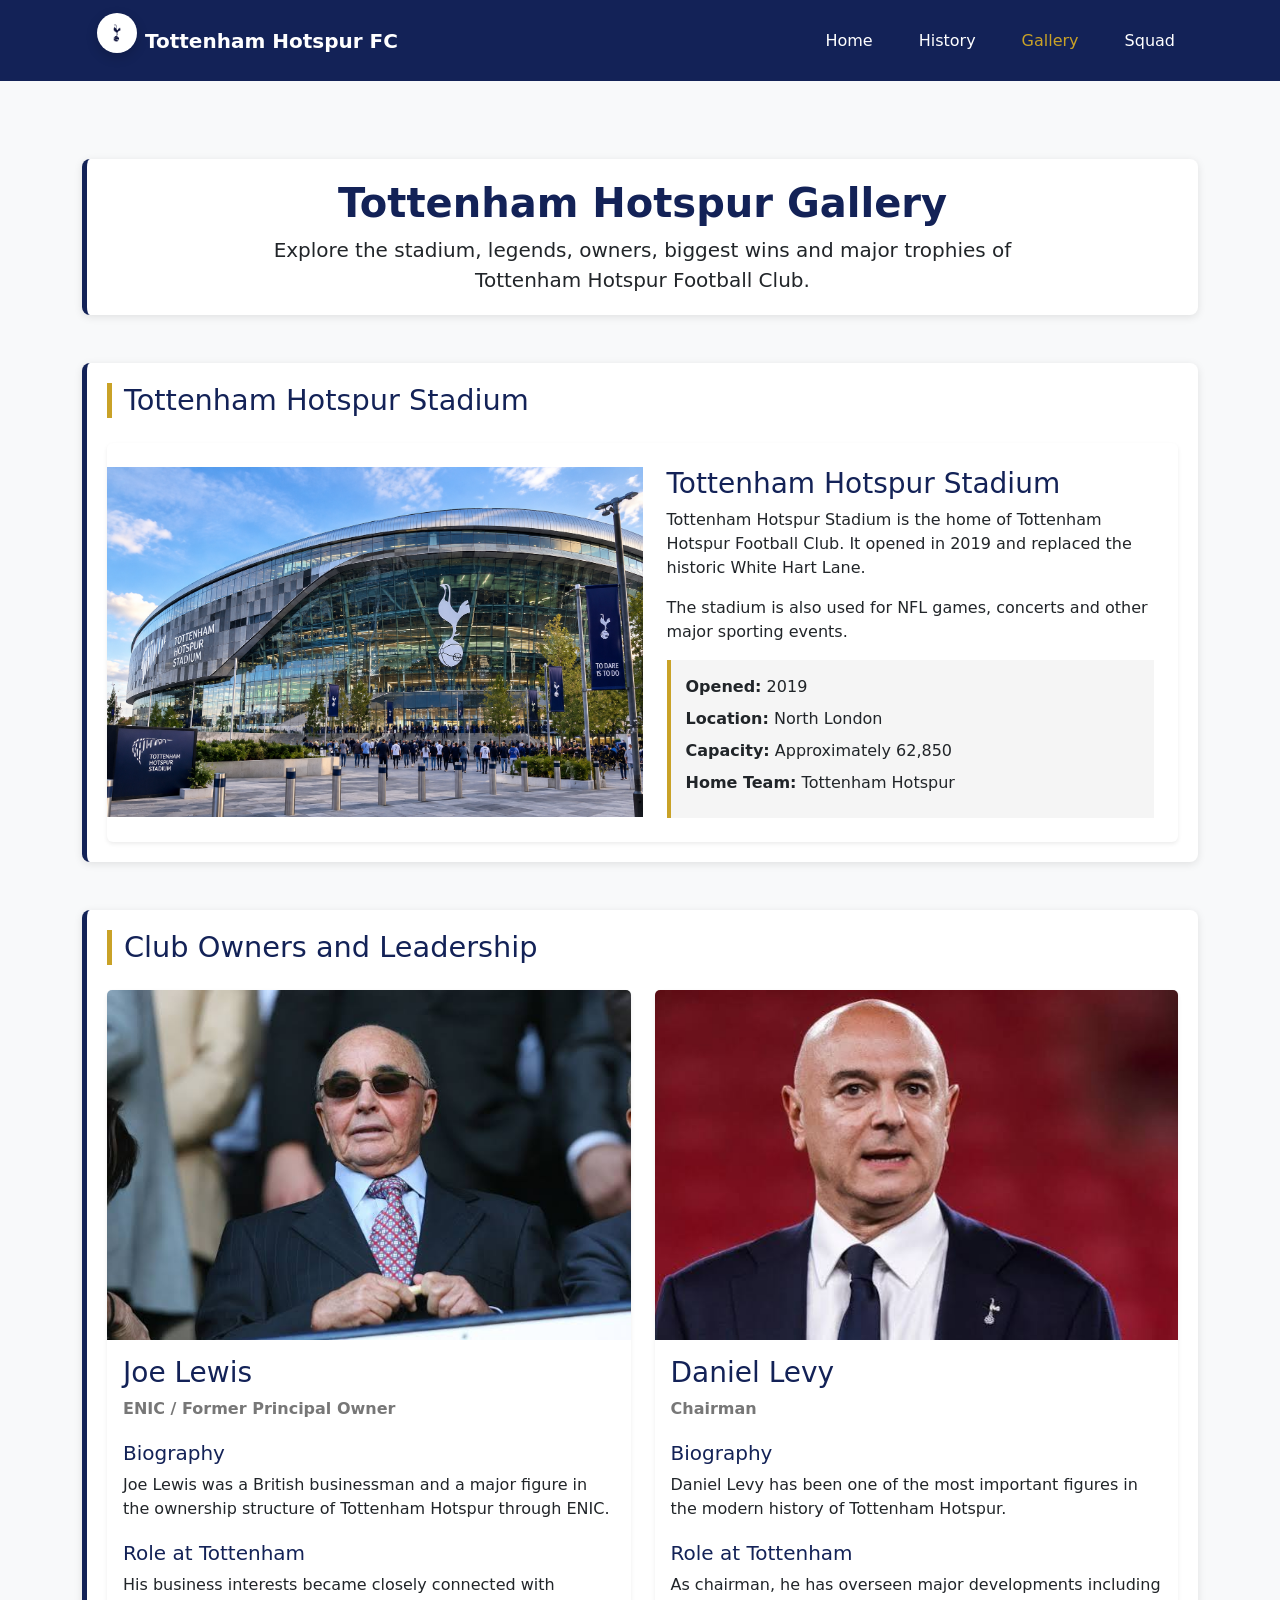
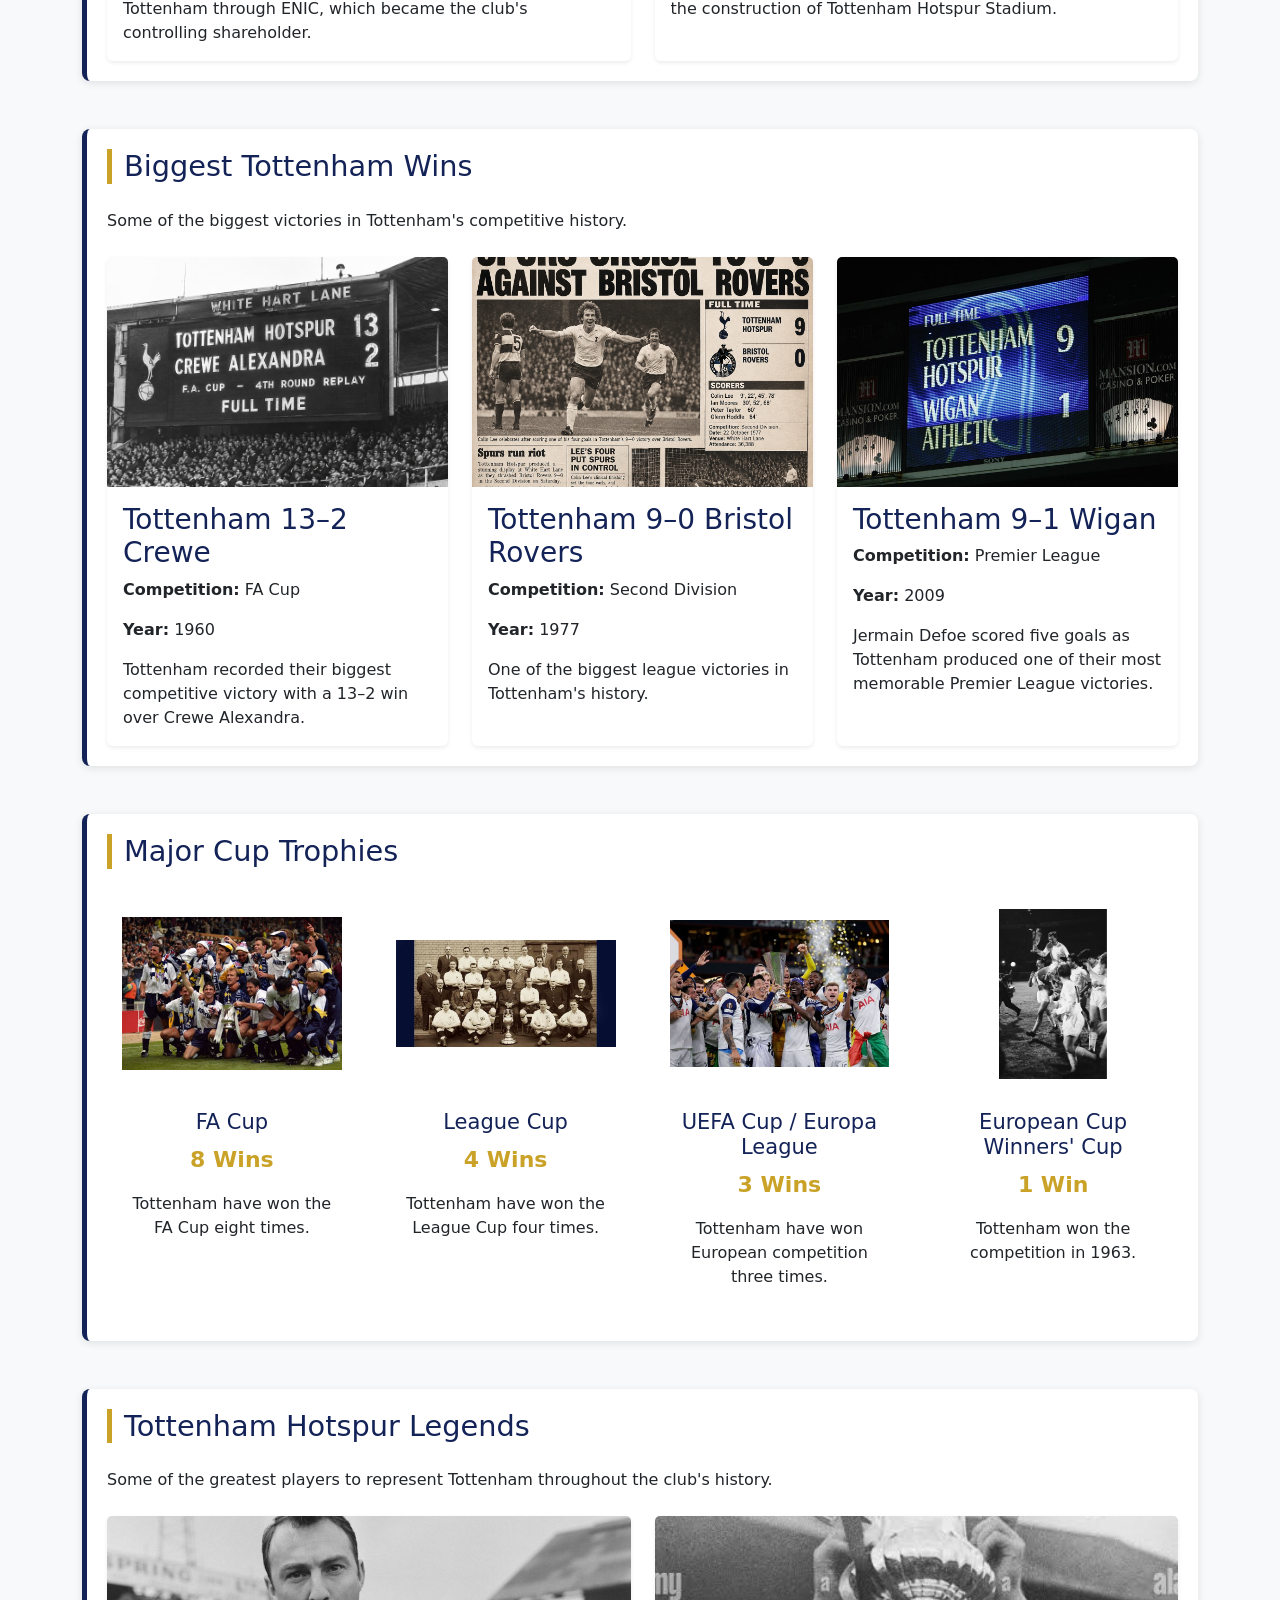
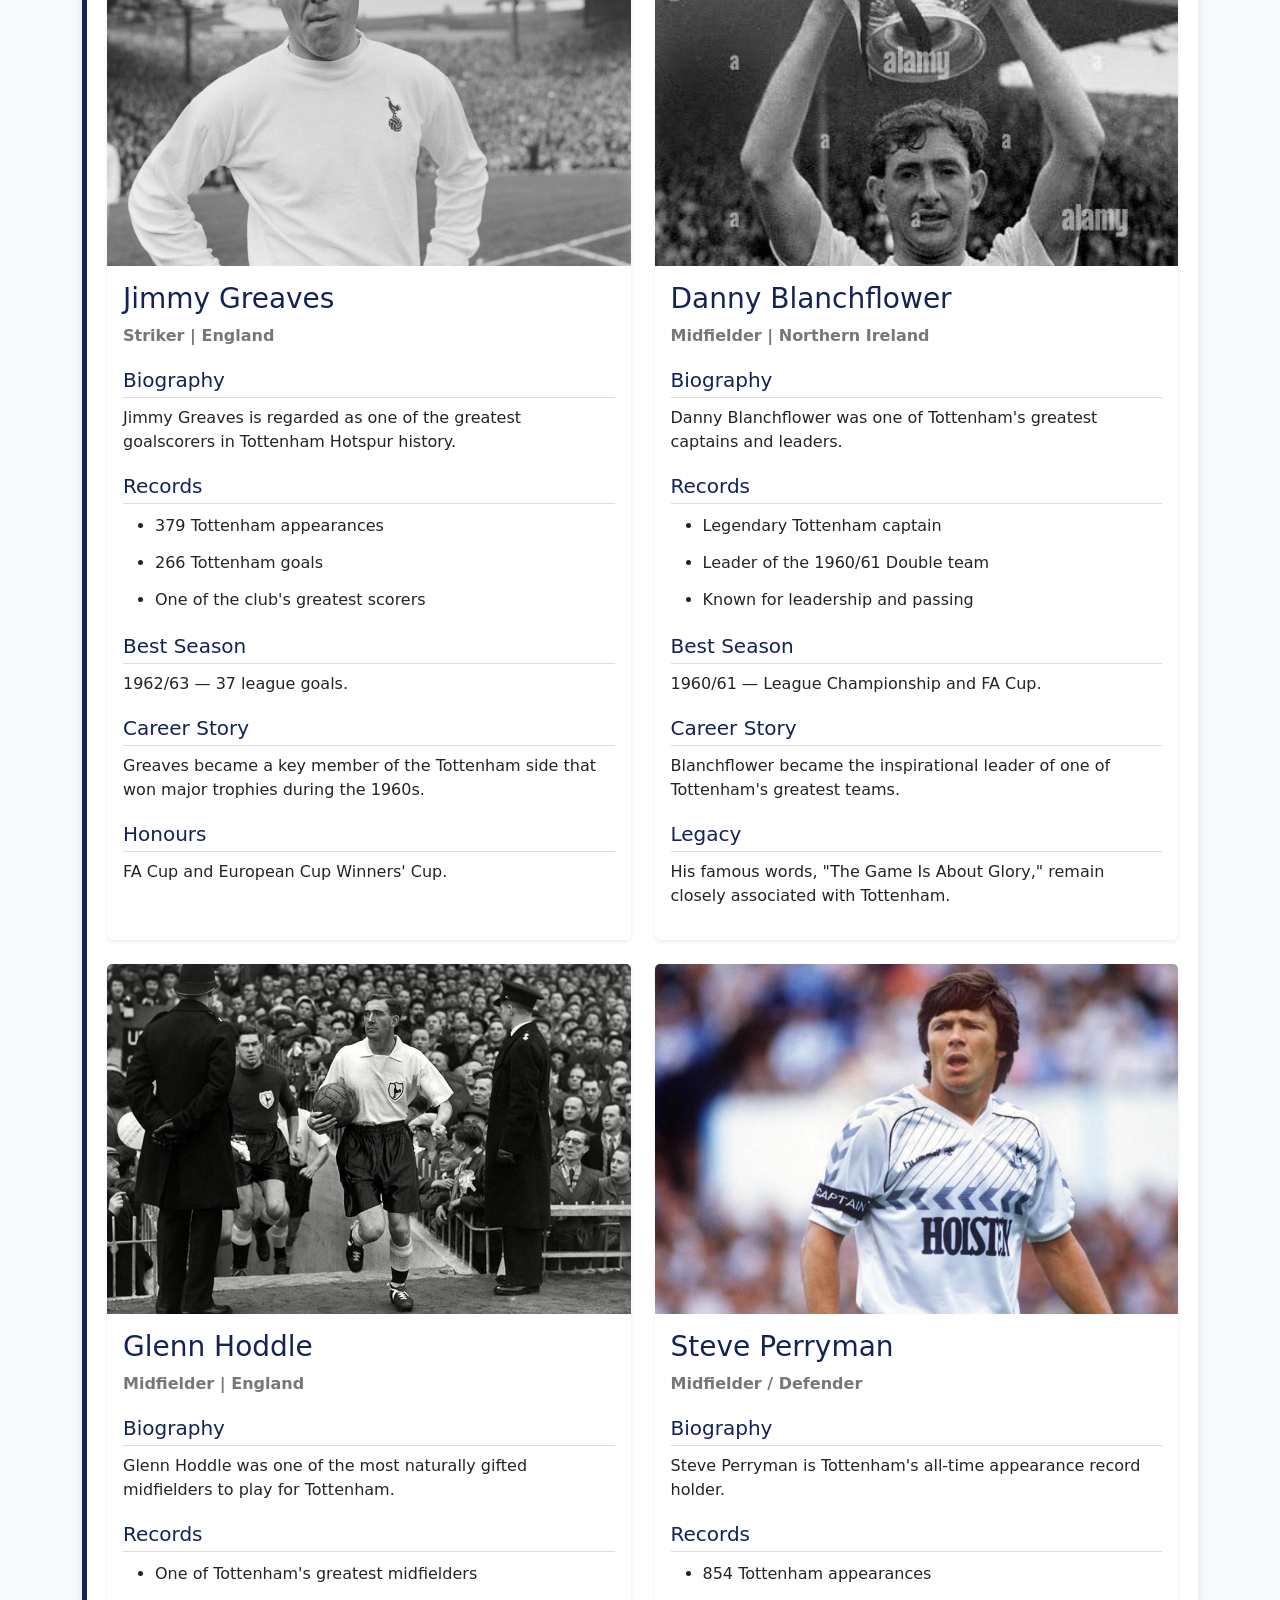
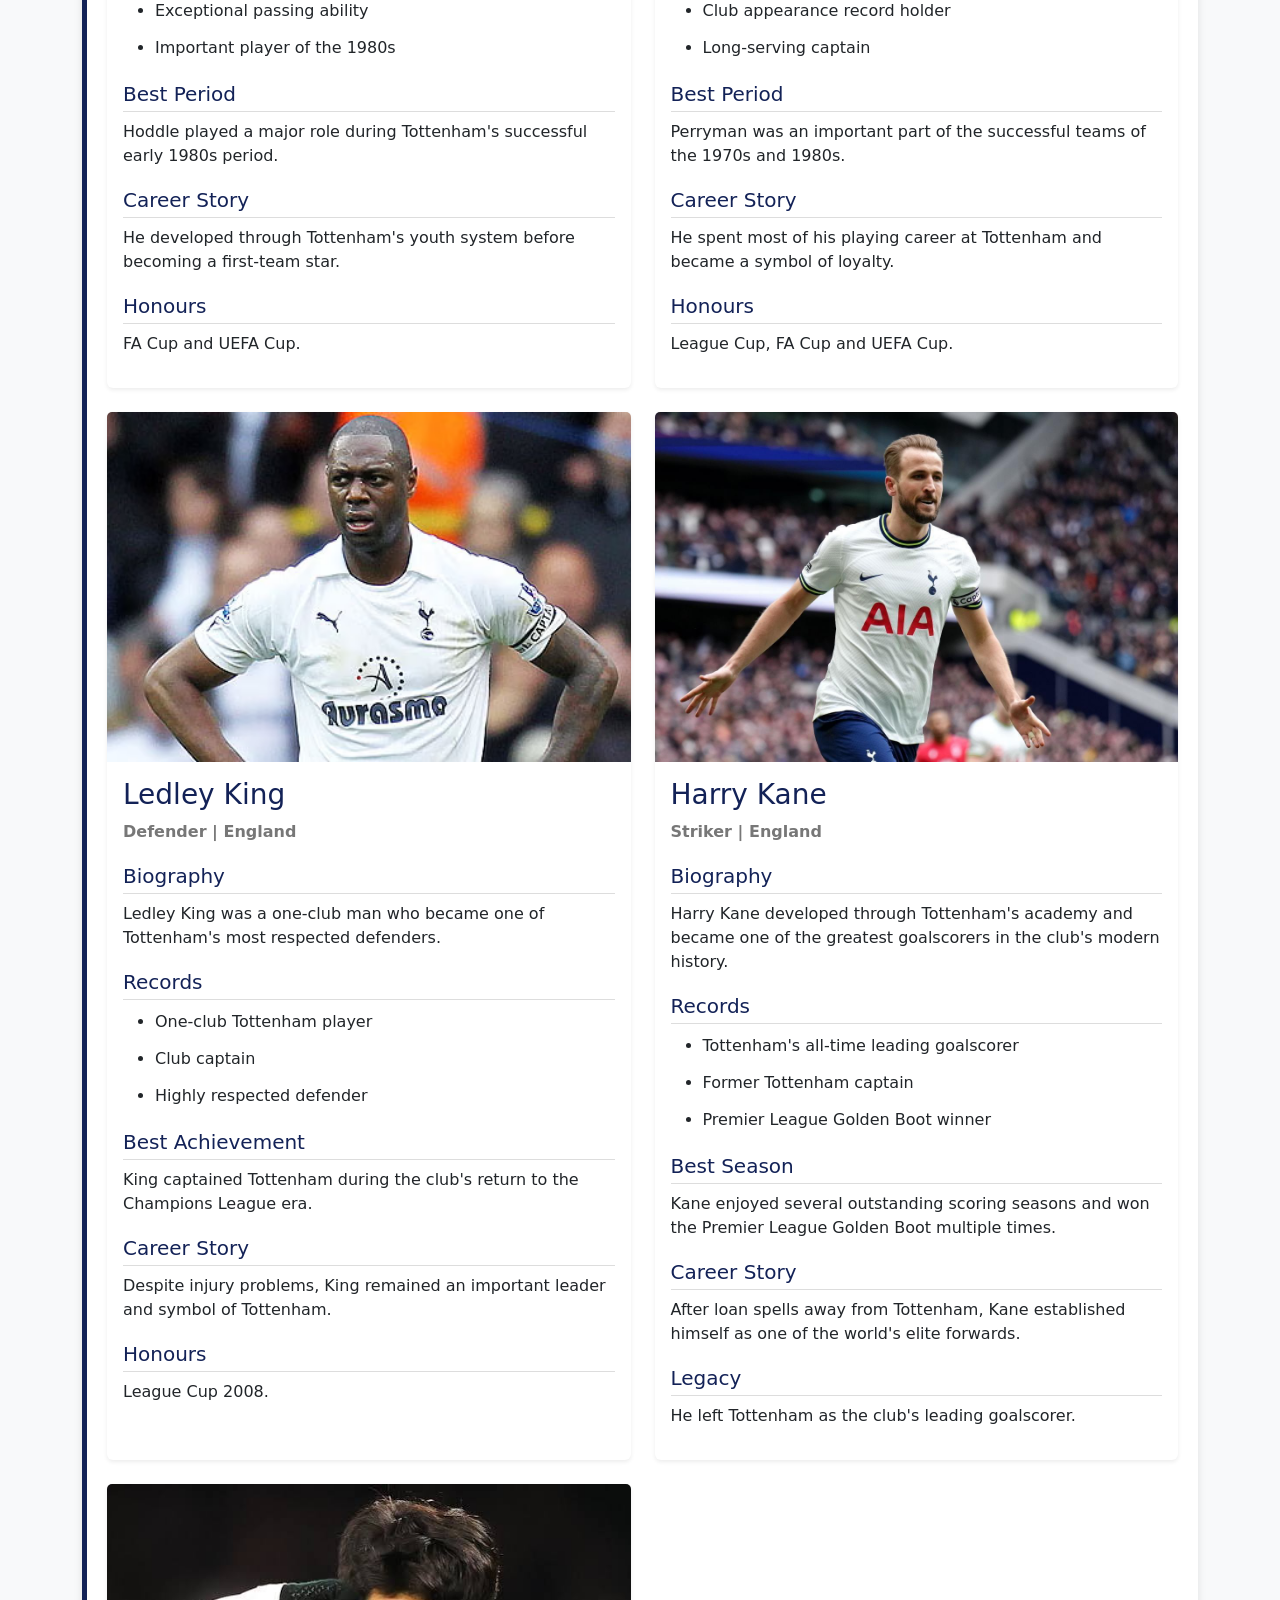
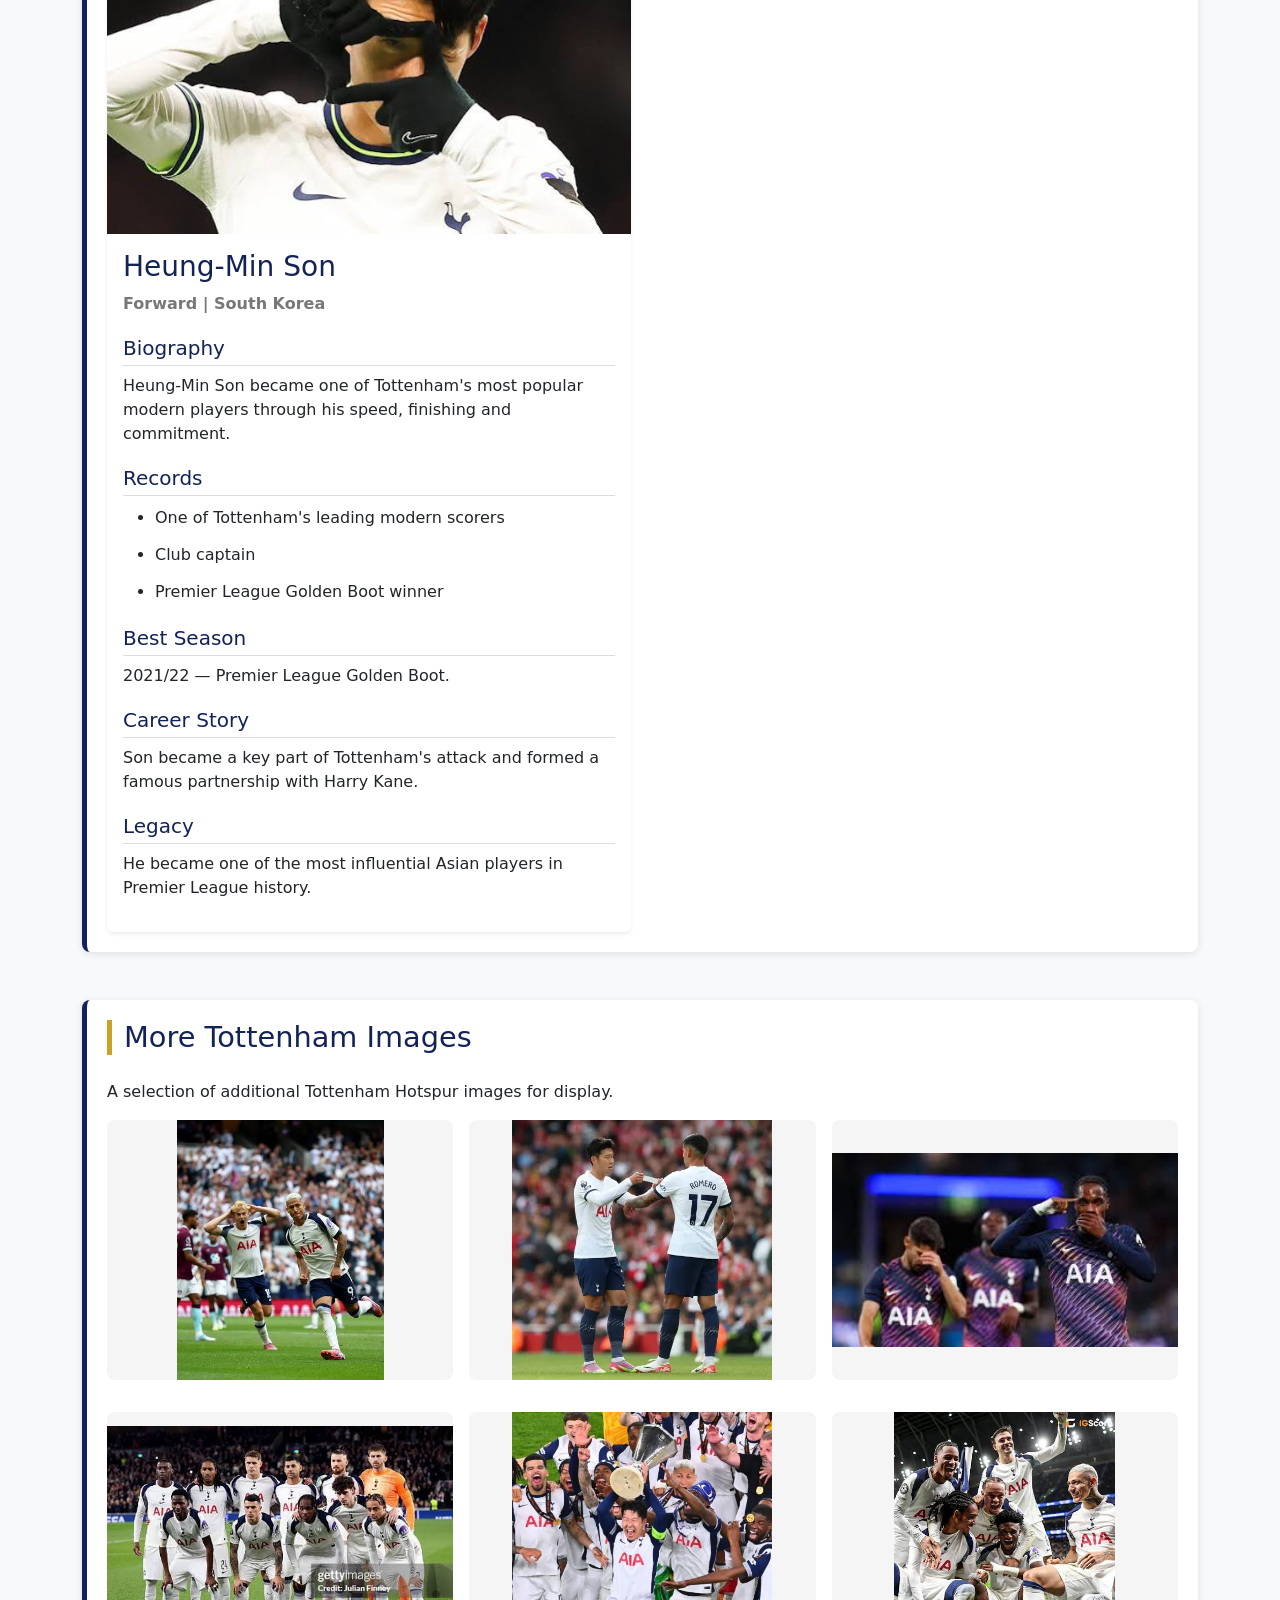
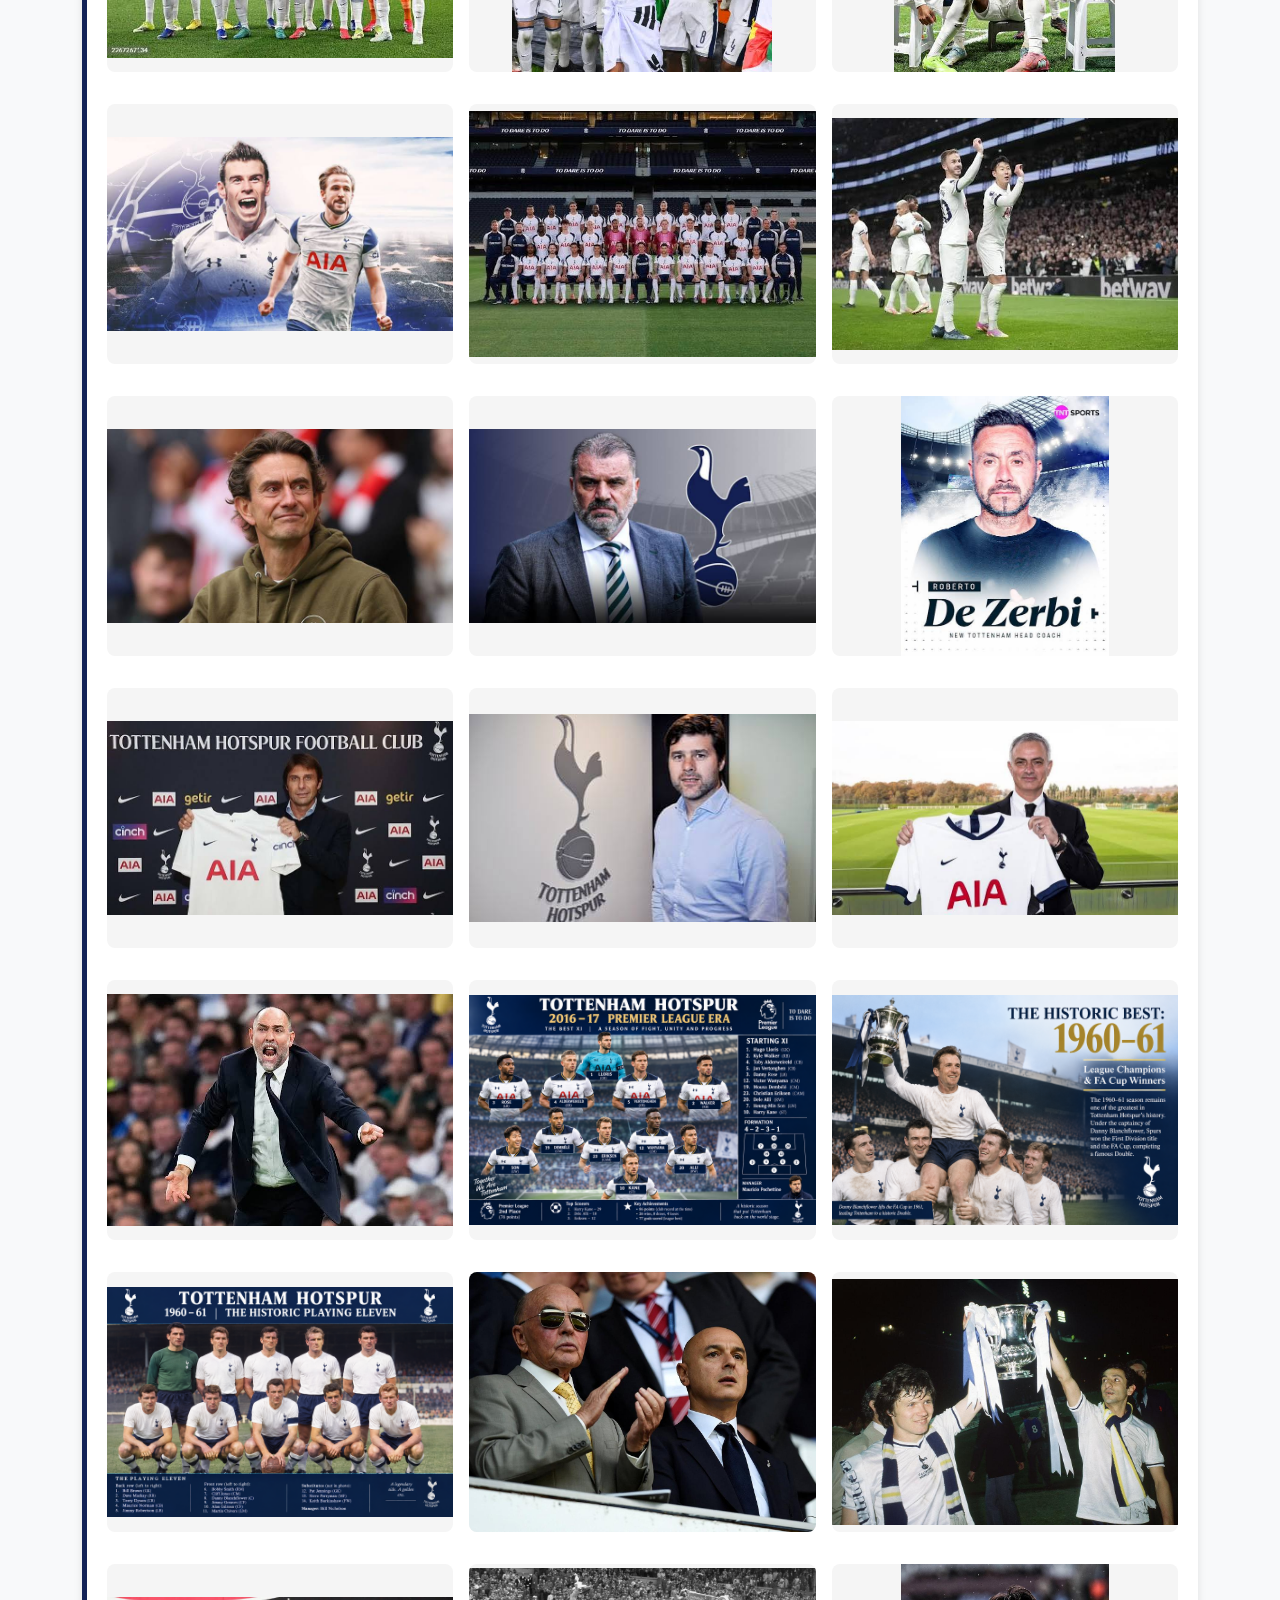
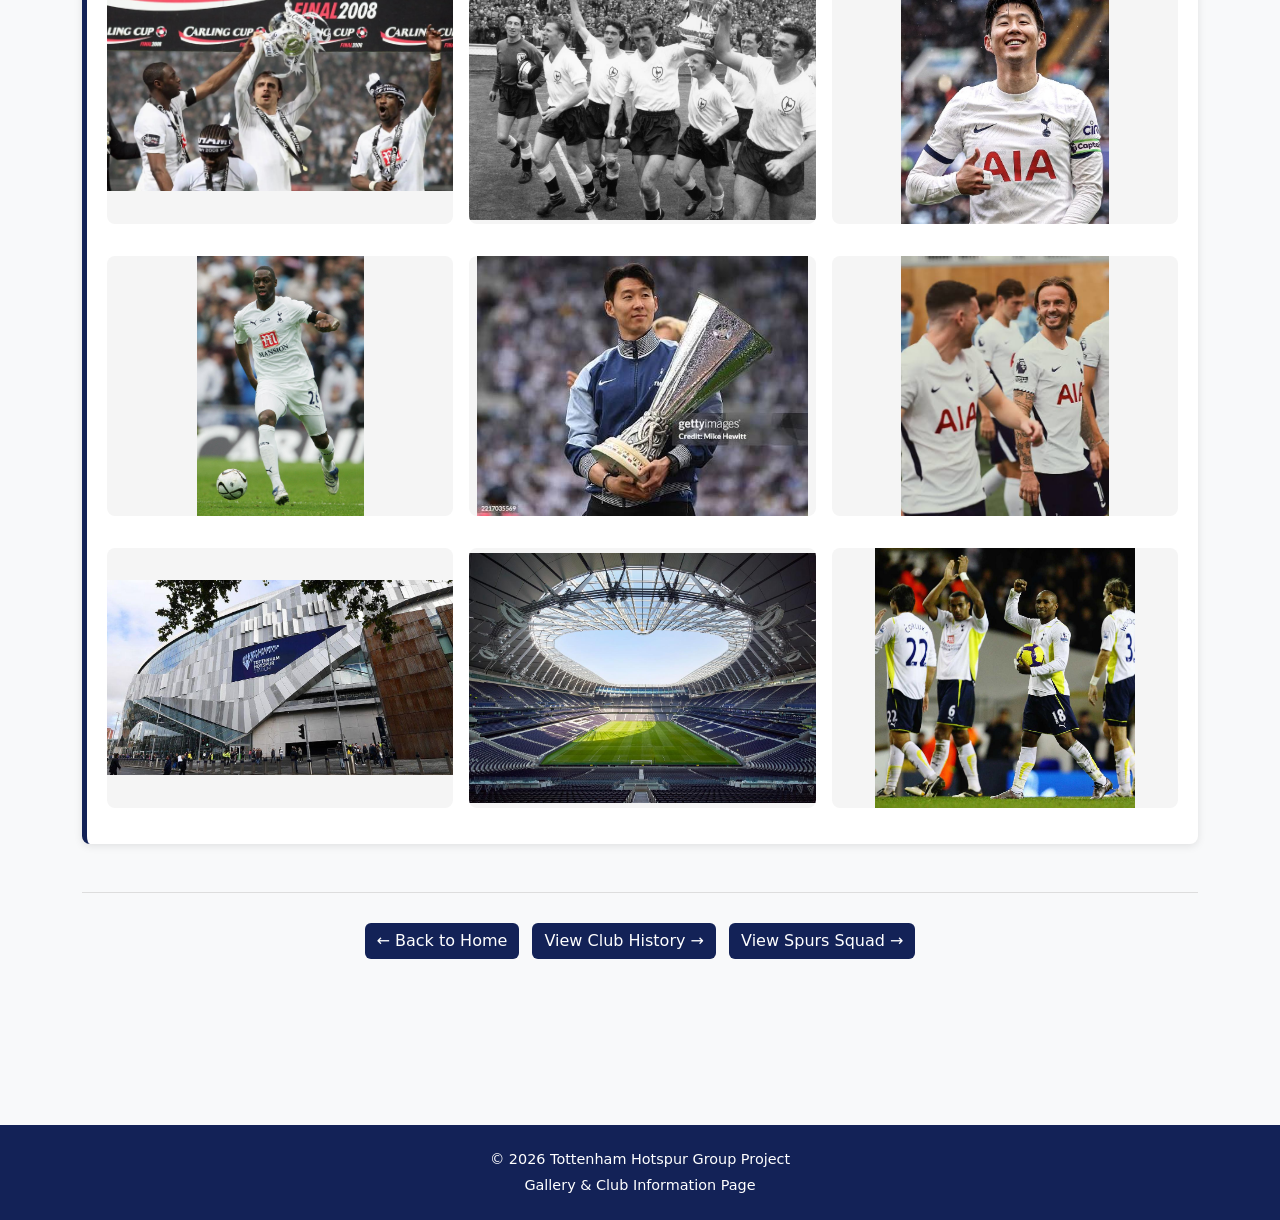
==== gallery.html @ 6531dc1d "Add Tottenham gallery page and images" ====
<!DOCTYPE html>
<html lang="en">

<head>

    <meta charset="UTF-8">
    <meta name="viewport" content="width=device-width, initial-scale=1.0">

    <title>Tottenham Hotspur - Gallery</title>

    <!-- Bootstrap 5 -->
    <link
        href="https://cdn.jsdelivr.net/npm/bootstrap@5.3.3/dist/css/bootstrap.min.css"
        rel="stylesheet">

    <!-- Our main website CSS -->
    <link rel="stylesheet" href="styles.css">

    <!-- Gallery page CSS -->
    <link rel="stylesheet" href="gallery.css">

</head>


<body>


<!-- =========================================================
     NAVIGATION
     ========================================================= -->

<nav class="navbar navbar-expand-lg spurs-navbar">

    <div class="container">

        <a class="navbar-brand d-flex align-items-center"
           href="index.html">

            <img
                src="logo.png"
                class="logo me-2"
                alt="Tottenham Hotspur logo">

            <span>Tottenham Hotspur FC</span>

        </a>


        <!-- Mobile menu button -->

        <button
            class="navbar-toggler"
            type="button"
            data-bs-toggle="collapse"
            data-bs-target="#mainNavigation">

            <span class="navbar-toggler-icon"></span>

        </button>


        <!-- Navigation links -->

        <div
            class="collapse navbar-collapse"
            id="mainNavigation">

            <div class="navbar-nav ms-auto">

                <a
                    class="nav-link"
                    href="index.html">
                    Home
                </a>

                <a
                    class="nav-link"
                    href="tottenham.html">
                    History
                </a>

                <a
                    class="nav-link active"
                    href="gallery.html">
                    Gallery
                </a>

                <a
                    class="nav-link"
                    href="squad.html">
                    Squad
                </a>

            </div>

        </div>

    </div>

</nav>



<!-- =========================================================
     MAIN CONTENT
     ========================================================= -->

<main class="container py-5">


    <!-- PAGE INTRODUCTION -->

    <section class="text-center mb-5">

        <h1 class="page-title">
            Tottenham Hotspur Gallery
        </h1>

        <p class="lead">
            Explore the stadium, legends, owners, biggest wins
            and major trophies of Tottenham Hotspur Football Club.
        </p>

    </section>



    <!-- =====================================================
         STADIUM
         ===================================================== -->

    <section class="mb-5">

        <h2 class="section-title">
            Tottenham Hotspur Stadium
        </h2>


        <div class="card stadium-card shadow-sm">

            <div class="row g-0 align-items-center">

                <div class="col-lg-6">

                    <img
                        src="images/stadium, outside.png"
                        class="img-fluid stadium-image"
                        alt="Tottenham Hotspur Stadium">

                </div>


                <div class="col-lg-6">

                    <div class="card-body p-4">

                        <h3 class="card-title">
                            Tottenham Hotspur Stadium
                        </h3>

                        <p class="card-text">
                            Tottenham Hotspur Stadium is the home of
                            Tottenham Hotspur Football Club. It opened
                            in 2019 and replaced the historic
                            White Hart Lane.
                        </p>

                        <p class="card-text">
                            The stadium is also used for NFL games,
                            concerts and other major sporting events.
                        </p>


                        <div class="stadium-facts">

                            <p>
                                <strong>Opened:</strong> 2019
                            </p>

                            <p>
                                <strong>Location:</strong> North London
                            </p>

                            <p>
                                <strong>Capacity:</strong> Approximately 62,850
                            </p>

                            <p>
                                <strong>Home Team:</strong> Tottenham Hotspur
                            </p>

                        </div>

                    </div>

                </div>

            </div>

        </div>

    </section>



    <!-- =====================================================
         OWNERS
         ===================================================== -->

    <section class="mb-5">

        <h2 class="section-title">
            Club Owners and Leadership
        </h2>


        <div class="row g-4">


            <!-- Joe Lewis -->

            <div class="col-md-6">

                <div class="card person-card h-100 shadow-sm">

                    <img
                        src="images/Joe Lewis.jpg"
                        class="card-img-top person-image"
                        alt="Joe Lewis">

                    <div class="card-body">

                        <h3 class="card-title">
                            Joe Lewis
                        </h3>

                        <p class="person-role">
                            ENIC / Former Principal Owner
                        </p>

                        <h5>Biography</h5>

                        <p class="card-text">
                            Joe Lewis was a British businessman and
                            a major figure in the ownership structure
                            of Tottenham Hotspur through ENIC.
                        </p>

                        <h5>Role at Tottenham</h5>

                        <p class="card-text">
                            His business interests became closely
                            connected with Tottenham through ENIC,
                            which became the club's controlling
                            shareholder.
                        </p>

                    </div>

                </div>

            </div>



            <!-- Daniel Levy -->

            <div class="col-md-6">

                <div class="card person-card h-100 shadow-sm">

                    <img
                        src="images/Daniel Levy.jpg"
                        class="card-img-top person-image"
                        alt="Daniel Levy">

                    <div class="card-body">

                        <h3 class="card-title">
                            Daniel Levy
                        </h3>

                        <p class="person-role">
                            Chairman
                        </p>

                        <h5>Biography</h5>

                        <p class="card-text">
                            Daniel Levy has been one of the most
                            important figures in the modern history
                            of Tottenham Hotspur.
                        </p>

                        <h5>Role at Tottenham</h5>

                        <p class="card-text">
                            As chairman, he has overseen major
                            developments including the construction
                            of Tottenham Hotspur Stadium.
                        </p>

                    </div>

                </div>

            </div>

        </div>

    </section>



    <!-- =====================================================
         BIGGEST WINS
         ===================================================== -->

    <section class="mb-5">

        <h2 class="section-title">
            Biggest Tottenham Wins
        </h2>

        <p class="mb-4">
            Some of the biggest victories in Tottenham's
            competitive history.
        </p>


        <div class="row g-4">


            <!-- 13-2 -->

            <div class="col-lg-4 col-md-6">

                <div class="card win-card h-100 shadow-sm">

                    <img
                        src="images/13 - 2.png"
                        class="card-img-top win-image"
                        alt="Tottenham 13-2 Crewe">

                    <div class="card-body">

                        <h3 class="card-title">
                            Tottenham 13–2 Crewe
                        </h3>

                        <p>
                            <strong>Competition:</strong>
                            FA Cup
                        </p>

                        <p>
                            <strong>Year:</strong>
                            1960
                        </p>

                        <p class="card-text">
                            Tottenham recorded their biggest
                            competitive victory with a 13–2
                            win over Crewe Alexandra.
                        </p>

                    </div>

                </div>

            </div>



            <!-- 9-0 -->

            <div class="col-lg-4 col-md-6">

                <div class="card win-card h-100 shadow-sm">

                    <img
                        src="images/9-0.png"
                        class="card-img-top win-image"
                        alt="Tottenham 9-0 Bristol Rovers">

                    <div class="card-body">

                        <h3 class="card-title">
                            Tottenham 9–0 Bristol Rovers
                        </h3>

                        <p>
                            <strong>Competition:</strong>
                            Second Division
                        </p>

                        <p>
                            <strong>Year:</strong>
                            1977
                        </p>

                        <p class="card-text">
                            One of the biggest league victories
                            in Tottenham's history.
                        </p>

                    </div>

                </div>

            </div>



            <!-- 9-1 -->

            <div class="col-lg-4 col-md-6">

                <div class="card win-card h-100 shadow-sm">

                    <img
                        src="images/biggest win.jpg"
                        class="card-img-top win-image"
                        alt="Tottenham 9-1 Wigan">

                    <div class="card-body">

                        <h3 class="card-title">
                            Tottenham 9–1 Wigan
                        </h3>

                        <p>
                            <strong>Competition:</strong>
                            Premier League
                        </p>

                        <p>
                            <strong>Year:</strong>
                            2009
                        </p>

                        <p class="card-text">
                            Jermain Defoe scored five goals as
                            Tottenham produced one of their most
                            memorable Premier League victories.
                        </p>

                    </div>

                </div>

            </div>

        </div>

    </section>



    <!-- =====================================================
         TROPHIES
         ===================================================== -->

    <section class="mb-5">

        <h2 class="section-title">
            Major Cup Trophies
        </h2>


        <div class="row g-4">


            <!-- FA Cup -->

            <div class="col-lg-3 col-md-6">

                <div class="card trophy-card h-100 text-center">

                    <img
                        src="images/FA Cup celebrations.jpg"
                        class="card-img-top trophy-image"
                        alt="FA Cup">

                    <div class="card-body">

                        <h3>FA Cup</h3>

                        <p class="trophy-number">
                            8 Wins
                        </p>

                        <p>
                            Tottenham have won the FA Cup
                            eight times.
                        </p>

                    </div>

                </div>

            </div>



            <!-- League Cup -->

            <div class="col-lg-3 col-md-6">

                <div class="card trophy-card h-100 text-center">

                    <img
                        src="images/EPL cup.jpg"
                        class="card-img-top trophy-image"
                        alt="League Cup">

                    <div class="card-body">

                        <h3>League Cup</h3>

                        <p class="trophy-number">
                            4 Wins
                        </p>

                        <p>
                            Tottenham have won the League Cup
                            four times.
                        </p>

                    </div>

                </div>

            </div>



            <!-- UEFA Cup -->

            <div class="col-lg-3 col-md-6">

                <div class="card trophy-card h-100 text-center">

                    <img
                        src="images/Europa league win.jpg"
                        class="card-img-top trophy-image"
                        alt="UEFA Cup">

                    <div class="card-body">

                        <h3>UEFA Cup / Europa League</h3>

                        <p class="trophy-number">
                            3 Wins
                        </p>

                        <p>
                            Tottenham have won European
                            competition three times.
                        </p>

                    </div>

                </div>

            </div>



            <!-- European Cup Winners Cup -->

            <div class="col-lg-3 col-md-6">

                <div class="card trophy-card h-100 text-center">

                    <img
                        src="images/1963 champions cup.jpg"
                        class="card-img-top trophy-image"
                        alt="European Cup Winners Cup">

                    <div class="card-body">

                        <h3>European Cup Winners' Cup</h3>

                        <p class="trophy-number">
                            1 Win
                        </p>

                        <p>
                            Tottenham won the competition
                            in 1963.
                        </p>

                    </div>

                </div>

            </div>

        </div>

    </section>



    <!-- =====================================================
         LEGENDS
         ===================================================== -->

    <section class="mb-5">

        <h2 class="section-title">
            Tottenham Hotspur Legends
        </h2>

        <p class="mb-4">
            Some of the greatest players to represent Tottenham
            throughout the club's history.
        </p>


        <div class="row g-4">


            <!-- JIMMY GREAVES -->

            <div class="col-lg-6">

                <article class="card legend-card h-100 shadow-sm">

                    <img
                        src="images/Jimmy Greaves.jpg"
                        class="card-img-top legend-image"
                        alt="Jimmy Greaves">

                    <div class="card-body">

                        <h3 class="card-title">
                            Jimmy Greaves
                        </h3>

                        <p class="legend-role">
                            Striker | England
                        </p>

                        <h5>Biography</h5>

                        <p>
                            Jimmy Greaves is regarded as one of
                            the greatest goalscorers in Tottenham
                            Hotspur history.
                        </p>

                        <h5>Records</h5>

                        <ul>
                            <li>379 Tottenham appearances</li>
                            <li>266 Tottenham goals</li>
                            <li>One of the club's greatest scorers</li>
                        </ul>

                        <h5>Best Season</h5>

                        <p>
                            1962/63 — 37 league goals.
                        </p>

                        <h5>Career Story</h5>

                        <p>
                            Greaves became a key member of the
                            Tottenham side that won major trophies
                            during the 1960s.
                        </p>

                        <h5>Honours</h5>

                        <p>
                            FA Cup and European Cup Winners' Cup.
                        </p>

                    </div>

                </article>

            </div>



            <!-- DANNY BLANCHFLOWER -->

            <div class="col-lg-6">

                <article class="card legend-card h-100 shadow-sm">

                    <img
                        src="images/Danny Blanchflower.jpg"
                        class="card-img-top legend-image"
                        alt="Danny Blanchflower">

                    <div class="card-body">

                        <h3 class="card-title">
                            Danny Blanchflower
                        </h3>

                        <p class="legend-role">
                            Midfielder | Northern Ireland
                        </p>

                        <h5>Biography</h5>

                        <p>
                            Danny Blanchflower was one of Tottenham's
                            greatest captains and leaders.
                        </p>

                        <h5>Records</h5>

                        <ul>
                            <li>Legendary Tottenham captain</li>
                            <li>Leader of the 1960/61 Double team</li>
                            <li>Known for leadership and passing</li>
                        </ul>

                        <h5>Best Season</h5>

                        <p>
                            1960/61 — League Championship and FA Cup.
                        </p>

                        <h5>Career Story</h5>

                        <p>
                            Blanchflower became the inspirational
                            leader of one of Tottenham's greatest
                            teams.
                        </p>

                        <h5>Legacy</h5>

                        <p>
                            His famous words, "The Game Is About Glory,"
                            remain closely associated with Tottenham.
                        </p>

                    </div>

                </article>

            </div>



            <!-- GLENN HODDLE -->

            <div class="col-lg-6">

                <article class="card legend-card h-100 shadow-sm">

                    <img
                        src="images/Glenn Hoddle.jpg"
                        class="card-img-top legend-image"
                        alt="Glenn Hoddle">

                    <div class="card-body">

                        <h3 class="card-title">
                            Glenn Hoddle
                        </h3>

                        <p class="legend-role">
                            Midfielder | England
                        </p>

                        <h5>Biography</h5>

                        <p>
                            Glenn Hoddle was one of the most naturally
                            gifted midfielders to play for Tottenham.
                        </p>

                        <h5>Records</h5>

                        <ul>
                            <li>One of Tottenham's greatest midfielders</li>
                            <li>Exceptional passing ability</li>
                            <li>Important player of the 1980s</li>
                        </ul>

                        <h5>Best Period</h5>

                        <p>
                            Hoddle played a major role during
                            Tottenham's successful early 1980s period.
                        </p>

                        <h5>Career Story</h5>

                        <p>
                            He developed through Tottenham's youth
                            system before becoming a first-team star.
                        </p>

                        <h5>Honours</h5>

                        <p>
                            FA Cup and UEFA Cup.
                        </p>

                    </div>

                </article>

            </div>



            <!-- STEVE PERRYMAN -->

            <div class="col-lg-6">

                <article class="card legend-card h-100 shadow-sm">

                    <img
                        src="images/Steve Perryman.jpg"
                        class="card-img-top legend-image"
                        alt="Steve Perryman">

                    <div class="card-body">

                        <h3 class="card-title">
                            Steve Perryman
                        </h3>

                        <p class="legend-role">
                            Midfielder / Defender
                        </p>

                        <h5>Biography</h5>

                        <p>
                            Steve Perryman is Tottenham's all-time
                            appearance record holder.
                        </p>

                        <h5>Records</h5>

                        <ul>
                            <li>854 Tottenham appearances</li>
                            <li>Club appearance record holder</li>
                            <li>Long-serving captain</li>
                        </ul>

                        <h5>Best Period</h5>

                        <p>
                            Perryman was an important part of the
                            successful teams of the 1970s and 1980s.
                        </p>

                        <h5>Career Story</h5>

                        <p>
                            He spent most of his playing career at
                            Tottenham and became a symbol of loyalty.
                        </p>

                        <h5>Honours</h5>

                        <p>
                            League Cup, FA Cup and UEFA Cup.
                        </p>

                    </div>

                </article>

            </div>



            <!-- LEDLEY KING -->

            <div class="col-lg-6">

                <article class="card legend-card h-100 shadow-sm">

                    <img
                        src="images/ledley king.avif"
                        class="card-img-top legend-image"
                        alt="Ledley King">

                    <div class="card-body">

                        <h3 class="card-title">
                            Ledley King
                        </h3>

                        <p class="legend-role">
                            Defender | England
                        </p>

                        <h5>Biography</h5>

                        <p>
                            Ledley King was a one-club man who became
                            one of Tottenham's most respected defenders.
                        </p>

                        <h5>Records</h5>

                        <ul>
                            <li>One-club Tottenham player</li>
                            <li>Club captain</li>
                            <li>Highly respected defender</li>
                        </ul>

                        <h5>Best Achievement</h5>

                        <p>
                            King captained Tottenham during the club's
                            return to the Champions League era.
                        </p>

                        <h5>Career Story</h5>

                        <p>
                            Despite injury problems, King remained an
                            important leader and symbol of Tottenham.
                        </p>

                        <h5>Honours</h5>

                        <p>
                            League Cup 2008.
                        </p>

                    </div>

                </article>

            </div>



            <!-- HARRY KANE -->

            <div class="col-lg-6">

                <article class="card legend-card h-100 shadow-sm">

                    <img
                        src="images/Harry Kane.jpg"
                        class="card-img-top legend-image"
                        alt="Harry Kane">

                    <div class="card-body">

                        <h3 class="card-title">
                            Harry Kane
                        </h3>

                        <p class="legend-role">
                            Striker | England
                        </p>

                        <h5>Biography</h5>

                        <p>
                            Harry Kane developed through Tottenham's
                            academy and became one of the greatest
                            goalscorers in the club's modern history.
                        </p>

                        <h5>Records</h5>

                        <ul>
                            <li>Tottenham's all-time leading goalscorer</li>
                            <li>Former Tottenham captain</li>
                            <li>Premier League Golden Boot winner</li>
                        </ul>

                        <h5>Best Season</h5>

                        <p>
                            Kane enjoyed several outstanding scoring
                            seasons and won the Premier League Golden
                            Boot multiple times.
                        </p>

                        <h5>Career Story</h5>

                        <p>
                            After loan spells away from Tottenham,
                            Kane established himself as one of the
                            world's elite forwards.
                        </p>

                        <h5>Legacy</h5>

                        <p>
                            He left Tottenham as the club's leading
                            goalscorer.
                        </p>

                    </div>

                </article>

            </div>



            <!-- SON -->

            <div class="col-lg-6">

                <article class="card legend-card h-100 shadow-sm">

                    <img
                        src="images/Son.jpg"
                        class="card-img-top legend-image"
                        alt="Heung-Min Son">

                    <div class="card-body">

                        <h3 class="card-title">
                            Heung-Min Son
                        </h3>

                        <p class="legend-role">
                            Forward | South Korea
                        </p>

                        <h5>Biography</h5>

                        <p>
                            Heung-Min Son became one of Tottenham's
                            most popular modern players through his
                            speed, finishing and commitment.
                        </p>

                        <h5>Records</h5>

                        <ul>
                            <li>One of Tottenham's leading modern scorers</li>
                            <li>Club captain</li>
                            <li>Premier League Golden Boot winner</li>
                        </ul>

                        <h5>Best Season</h5>

                        <p>
                            2021/22 — Premier League Golden Boot.
                        </p>

                        <h5>Career Story</h5>

                        <p>
                            Son became a key part of Tottenham's attack
                            and formed a famous partnership with Harry Kane.
                        </p>

                        <h5>Legacy</h5>

                        <p>
                            He became one of the most influential Asian
                            players in Premier League history.
                        </p>

                    </div>

                </article>

            </div>

        </div>

    </section>



    <!-- =====================================================
         ADDITIONAL GALLERY IMAGES
         ===================================================== -->

    <section class="mb-5">

        <h2 class="section-title">
            More Tottenham Images
        </h2>

        <p>
            A selection of additional Tottenham Hotspur images for display.
        </p>

        <div class="row g-3">

            <figure class="col-lg-4 col-md-6">
                <img
                    src="images/Spurs1.jpg"
                    class="other-gallery-image"
                    alt="Tottenham Hotspur gallery photograph">
            </figure>

            <figure class="col-lg-4 col-md-6">
                <img
                    src="images/Spurs2.jpg"
                    class="other-gallery-image"
                    alt="Tottenham Hotspur gallery photograph">
            </figure>

            <figure class="col-lg-4 col-md-6">
                <img
                    src="images/spurs3.jpg"
                    class="other-gallery-image"
                    alt="Tottenham Hotspur gallery photograph">
            </figure>

            <figure class="col-lg-4 col-md-6">
                <img
                    src="images/spurs4.jpg"
                    class="other-gallery-image"
                    alt="Tottenham Hotspur gallery photograph">
            </figure>

            <figure class="col-lg-4 col-md-6">
                <img
                    src="images/spurs5.jpg"
                    class="other-gallery-image"
                    alt="Tottenham Hotspur gallery photograph">
            </figure>

            <figure class="col-lg-4 col-md-6">
                <img
                    src="images/spurs 6.jpg"
                    class="other-gallery-image"
                    alt="Tottenham Hotspur gallery photograph">
            </figure>

            <figure class="col-lg-4 col-md-6">
                <img
                    src="images/spurs 7.jpg"
                    class="other-gallery-image"
                    alt="Tottenham Hotspur gallery photograph">
            </figure>

            <figure class="col-lg-4 col-md-6">
                <img
                    src="images/spurs 9.jpg"
                    class="other-gallery-image"
                    alt="Tottenham Hotspur gallery photograph">
            </figure>

            <figure class="col-lg-4 col-md-6">
                <img
                    src="images/spurs10.jpg"
                    class="other-gallery-image"
                    alt="Tottenham Hotspur gallery photograph">
            </figure>

            <figure class="col-lg-4 col-md-6">
                <img
                    src="images/coach1.jpg"
                    class="other-gallery-image"
                    alt="Tottenham Hotspur coach">
            </figure>

            <figure class="col-lg-4 col-md-6">
                <img
                    src="images/coach2.jpg"
                    class="other-gallery-image"
                    alt="Tottenham Hotspur coach">
            </figure>

            <figure class="col-lg-4 col-md-6">
                <img
                    src="images/coach 3.jpg"
                    class="other-gallery-image"
                    alt="Tottenham Hotspur coach">
            </figure>

            <figure class="col-lg-4 col-md-6">
                <img
                    src="images/coach 4.jpg"
                    class="other-gallery-image"
                    alt="Tottenham Hotspur coach">
            </figure>

            <figure class="col-lg-4 col-md-6">
                <img
                    src="images/coach 5.jpg"
                    class="other-gallery-image"
                    alt="Tottenham Hotspur coach">
            </figure>

            <figure class="col-lg-4 col-md-6">
                <img
                    src="images/coach 6.jpg"
                    class="other-gallery-image"
                    alt="Tottenham Hotspur coach">
            </figure>

            <figure class="col-lg-4 col-md-6">
                <img
                    src="images/coach 7.jpg"
                    class="other-gallery-image"
                    alt="Tottenham Hotspur coach">
            </figure>

            <figure class="col-lg-4 col-md-6">
                <img
                    src="images/16-17 best squad.png"
                    class="other-gallery-image"
                    alt="Tottenham Hotspur 2016–17 squad">
            </figure>

            <figure class="col-lg-4 col-md-6">
                <img
                    src="images/best squad. 1960 - 61.png"
                    class="other-gallery-image"
                    alt="Tottenham Hotspur 1960–61 squad">
            </figure>

            <figure class="col-lg-4 col-md-6">
                <img
                    src="images/historic eleven 1960 - 61.png"
                    class="other-gallery-image"
                    alt="Tottenham Hotspur historic eleven from 1960–61">
            </figure>

            <figure class="col-lg-4 col-md-6">
                <img
                    src="images/Joe Lewis and Daniel Levy.jpg"
                    class="other-gallery-image"
                    alt="Joe Lewis and Daniel Levy">
            </figure>

            <figure class="col-lg-4 col-md-6">
                <img
                    src="images/Fa cup trophy.jpg"
                    class="other-gallery-image"
                    alt="Tottenham Hotspur FA Cup trophy">
            </figure>

            <figure class="col-lg-4 col-md-6">
                <img
                    src="images/FACUP Trophy.jpg"
                    class="other-gallery-image"
                    alt="Tottenham Hotspur FA Cup trophy">
            </figure>

            <figure class="col-lg-4 col-md-6">
                <img
                    src="images/trophy. FA Cup.jpg"
                    class="other-gallery-image"
                    alt="Tottenham Hotspur FA Cup trophy">
            </figure>

            <figure class="col-lg-4 col-md-6">
                <img
                    src="images/Heung-Ming Son.jpg"
                    class="other-gallery-image"
                    alt="Heung-Min Son">
            </figure>

            <figure class="col-lg-4 col-md-6">
                <img
                    src="images/Ledley King.jpg"
                    class="other-gallery-image"
                    alt="Ledley King">
            </figure>

            <figure class="col-lg-4 col-md-6">
                <img
                    src="images/spurs7.jpg"
                    class="other-gallery-image"
                    alt="Tottenham Hotspur gallery photograph">
            </figure>

            <figure class="col-lg-4 col-md-6">
                <img
                    src="images/spurs8.jpg"
                    class="other-gallery-image"
                    alt="Tottenham Hotspur gallery photograph">
            </figure>

            <figure class="col-lg-4 col-md-6">
                <img
                    src="images/Tot stadium.jpg"
                    class="other-gallery-image"
                    alt="Tottenham Hotspur stadium">
            </figure>

            <figure class="col-lg-4 col-md-6">
                <img
                    src="images/TOT, Stadium..jpg"
                    class="other-gallery-image"
                    alt="Tottenham Hotspur stadium">
            </figure>

            <figure class="col-lg-4 col-md-6">
                <img
                    src="images/win, TOT..jpg"
                    class="other-gallery-image"
                    alt="Tottenham Hotspur match victory">
            </figure>

        </div>

    </section>



    <!-- =====================================================
         PAGE LINKS
         ===================================================== -->

    <div class="text-center page-links mb-5">

        <a
            href="index.html"
            class="btn spurs-button me-2">
            ← Back to Home
        </a>

        <a
            href="tottenham.html"
            class="btn spurs-button me-2">
            View Club History →
        </a>

        <a
            href="squad.html"
            class="btn spurs-button">
            View Spurs Squad →
        </a>

    </div>

</main>



<!-- =========================================================
     FOOTER
     ========================================================= -->

<footer class="spurs-footer text-center py-4">

    <p class="mb-1">
        &copy; 2026 Tottenham Hotspur Group Project
    </p>

    <p class="mb-0">
        Gallery & Club Information Page
    </p>

</footer>



<!-- Bootstrap JavaScript -->

<script
    src="https://cdn.jsdelivr.net/npm/bootstrap@5.3.3/dist/js/bootstrap.bundle.min.js">
</script>


</body>
</html>
---- styles.css ----
<<<<<<< HEAD
/* ============================================
   1. PAGE BACKGROUND AND FONT STYLING
   ============================================
   - Sets up the main body background with the Tottenham Hotspur wallpaper image
   - Fixed background attachment creates a professional parallax effect
   - Default font and text color for all page content
*/
body {
  font-family: Arial, sans-serif;
  background: #f0f2f5;
  color: #333333;
  margin: 0;
  padding: 0;
}

/* ============================================
   2. HEADER AND NAVIGATION STYLING
   ============================================
   - Professional header with Tottenham Navy Blue background
   - Team logo positioned in the top center
   - Navigation menu with hover effects
*/
header {
  background-color: #132257; /* Tottenham Navy Blue */
  color: white;
  text-align: center;
  padding: 20px 0;
  position: relative;
}

/* Team logo positioned at the top center of the header */
.logo {
  width: 220px;
  height: 220px;
  margin: 0 auto 15px;
  display: block;
  object-fit: contain;
  background-color: #ffffff;
  border-radius: 50%;
  padding: 8px;
  box-shadow: 0 4px 12px rgba(0, 0, 0, 0.18);
}

header h1 {
  margin: 0 0 10px 0;
  font-size: 2.5em;
}

/* Navigation links styling */
nav a {
  color: white;
  text-decoration: none;
  margin: 0 15px;
  font-weight: bold;
  transition: color 0.3s ease; /* Smooth color transition on hover */
}

/* Navigation hover effect with gold accent color */
nav a:hover {
  color: #f3b229; /* Gold accent color - Tottenham secondary color */
}

/* ============================================
   3. MAIN CONTENT AREA AND CARD STYLING
   ============================================
   - Main container with max-width for better readability
   - Individual content sections styled as white cards with shadows
   - Professional border and spacing for visual hierarchy
*/
main {
  max-width: 800px;
  margin: 30px auto;
  padding: 0 20px;
}

/* Content sections styled as professional cards */
section {
  background-color: white;
  padding: 20px;
  margin-bottom: 20px;
  border-radius: 8px;
  border-left: 5px solid #132257; /* Navy blue left accent border */
  box-shadow: 0 2px 8px rgba(0, 0, 0, 0.1); /* Subtle shadow for depth */
}

/* Section heading styling */
h2 {
  color: #132257; /* Tottenham Navy Blue */
  margin-top: 0;
  font-size: 1.8em;
}

/* ============================================
   4. LIST STYLING
   ============================================
   - Improves readability with increased line height
   - Professional appearance for information lists
*/
ul {
  line-height: 1.8; /* Improved spacing between list items */
}

li {
  margin-bottom: 8px; /* Additional spacing between list items */
}

/* ============================================
   5. FOOTER STYLING
   ============================================
   - Professional footer with Tottenham colors
   - Positioned at the bottom with copyright information
*/
footer {
  text-align: center;
  background-color: #132257; /* Tottenham Navy Blue */
  color: white;
  padding: 15px 0;
  margin-top: 40px;
  font-size: 0.9em;
}
=======
/* Custom Spurs Color Theme */
.spurs-bg {
  background-color: #132257 !important; /* Tottenham Navy Blue */
}

body {
  background-color: #f8f9fa;
  min-height: 100vh;
  display: flex;
  flex-direction: column;
}

.logo {
  width: 52px;
  height: 52px;
  object-fit: contain;
  margin-right: 10px;
  background: white;
  border-radius: 50%;
  padding: 4px;
}
>>>>>>> f20afcb8d231f3b30c985f5d5ad497c0d5762704
---- gallery.css ----
/* ============================================================
   TOTTENHAM HOTSPUR
   GALLERY PAGE CUSTOM CSS
   Bootstrap handles the general layout.
   This file handles our Tottenham design.
   ============================================================ */


/* ------------------------------------------------------------
   NAVIGATION
   ------------------------------------------------------------ */

.spurs-navbar {
    background-color: #132257;
}

.spurs-navbar .navbar-brand,
.spurs-navbar .nav-link {
    color: white;
}

.spurs-navbar .nav-link:hover,
.spurs-navbar .nav-link.active {
    color: #c9a227;
}

.spurs-navbar .navbar-brand {
    font-weight: bold;
}

.spurs-navbar .logo {
    width: 40px;
    height: 40px;
    object-fit: contain;
}


/* ------------------------------------------------------------
   PAGE TITLE
   ------------------------------------------------------------ */

.page-title {
    color: #132257;
    font-weight: bold;
}

.lead {
    max-width: 800px;
    margin: auto;
}


/* ------------------------------------------------------------
   SECTION TITLES
   ------------------------------------------------------------ */

.section-title {
    color: #132257;
    border-left: 5px solid #c9a227;
    padding-left: 12px;
    margin-bottom: 25px;
}


/* ------------------------------------------------------------
   STADIUM
   ------------------------------------------------------------ */

.stadium-card {
    border: none;
    overflow: hidden;
}

.stadium-image {
    width: 100%;
    height: 350px;
    object-fit: cover;
}

.stadium-card h3 {
    color: #132257;
}

.stadium-facts {
    background-color: #f5f5f5;
    padding: 15px;
    border-left: 4px solid #c9a227;
}

.stadium-facts p {
    margin-bottom: 8px;
}


/* ------------------------------------------------------------
   PEOPLE / OWNERS
   ------------------------------------------------------------ */

.person-card {
    border: none;
}

.person-image {
    height: 350px;
    object-fit: cover;
}

.person-card h3 {
    color: #132257;
}

.person-card h5 {
    color: #132257;
    margin-top: 20px;
}

.person-role {
    color: #777777;
    font-weight: bold;
}


/* ------------------------------------------------------------
   BIGGEST WINS
   ------------------------------------------------------------ */

.win-card {
    border: none;
}

.win-card h3 {
    color: #132257;
}

.win-image {
    height: 230px;
    object-fit: cover;
}


/* ------------------------------------------------------------
   TROPHIES
   ------------------------------------------------------------ */

.trophy-card {
    border: none;
}

.trophy-card h3 {
    color: #132257;
    font-size: 21px;
}

.trophy-image {
    height: 200px;
    object-fit: contain;
    padding: 15px;
}

.trophy-number {
    color: #c9a227;
    font-size: 22px;
    font-weight: bold;
}


/* ------------------------------------------------------------
   LEGENDS
   ------------------------------------------------------------ */

.legend-card {
    border: none;
}

.legend-image {
    height: 350px;
    object-fit: cover;
}

.legend-card h3 {
    color: #132257;
}

.legend-card h5 {
    color: #132257;
    margin-top: 20px;
    border-bottom: 1px solid #dddddd;
    padding-bottom: 5px;
}

.legend-role {
    color: #777777;
    font-weight: bold;
}


.spurs-button {
    background-color: #132257;
    color: white;
    border: none;
}

.spurs-button:hover {
    background-color: #c9a227;
    color: #132257;
}


/* ------------------------------------------------------------
   ADDITIONAL GALLERY IMAGES
   ------------------------------------------------------------ */

.other-gallery-image {
    width: 100%;
    height: 260px;
    object-fit: contain;
    object-position: center;
    background-color: #f5f5f5;
    border-radius: 8px;
}


/* ------------------------------------------------------------
   PAGE LINKS
   ------------------------------------------------------------ */

.page-links {
    border-top: 1px solid #dddddd;
    padding-top: 30px;
}


/* ------------------------------------------------------------
   FOOTER
   ------------------------------------------------------------ */

.spurs-footer {
    background-color: #132257;
    color: white;
}


/* ------------------------------------------------------------
   MOBILE ADJUSTMENTS
   ------------------------------------------------------------ */

@media (max-width: 768px) {

    .stadium-image {
        height: 250px;
    }

    .person-image {
        height: 300px;
    }

    .legend-image {
        height: 300px;
    }

    .win-image {
        height: 220px;
    }

}
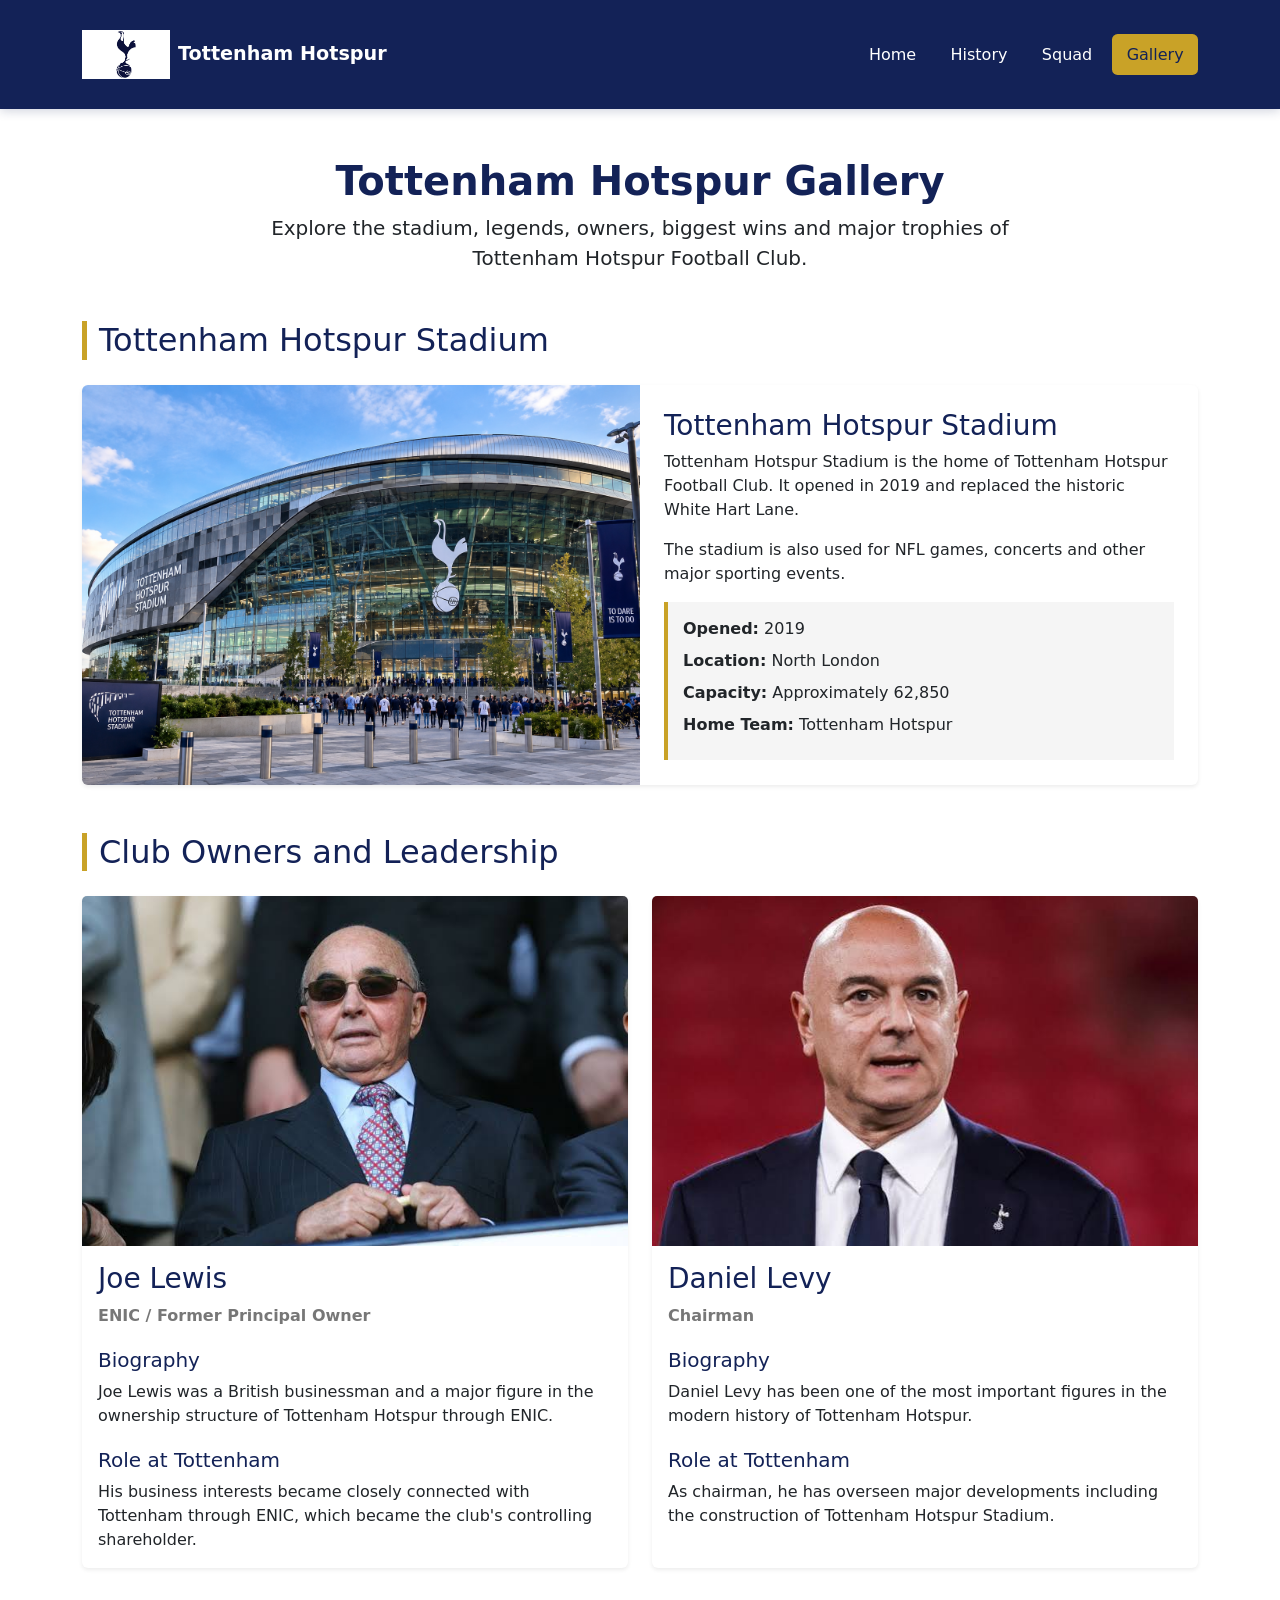
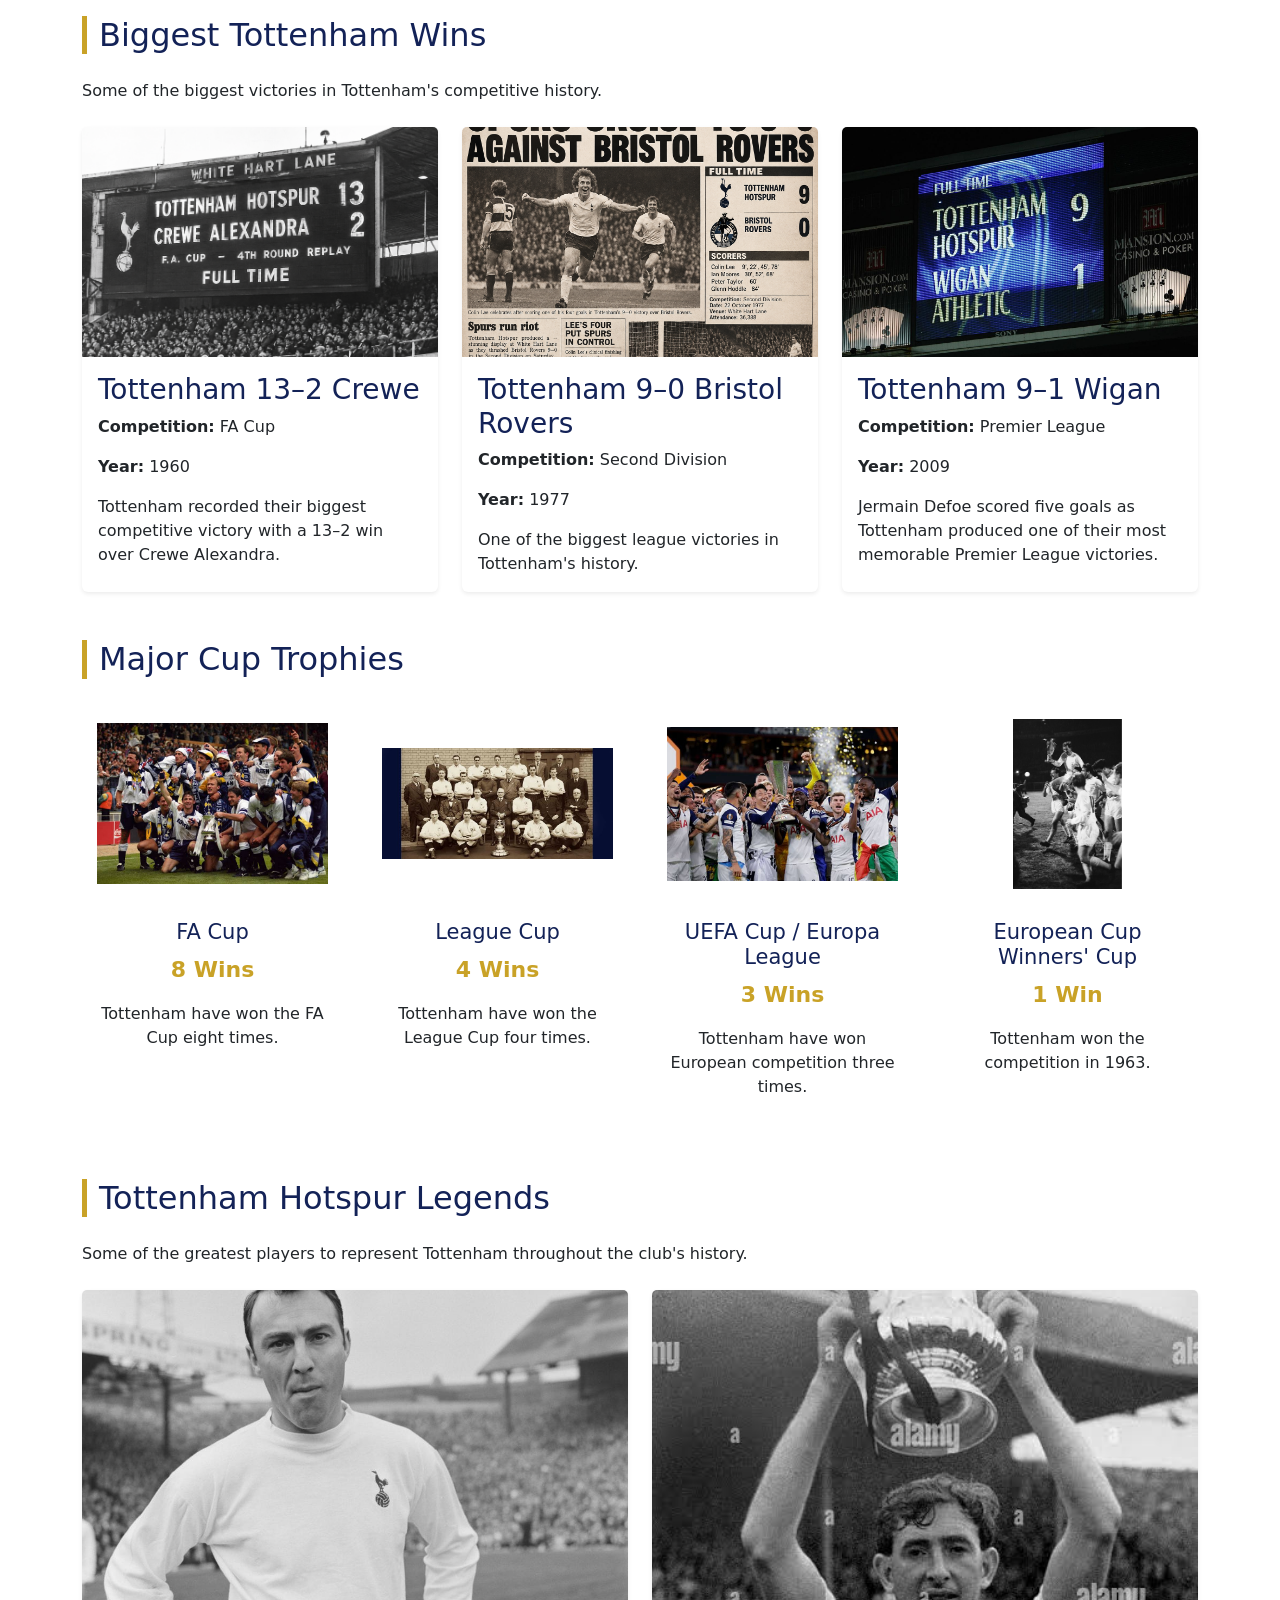
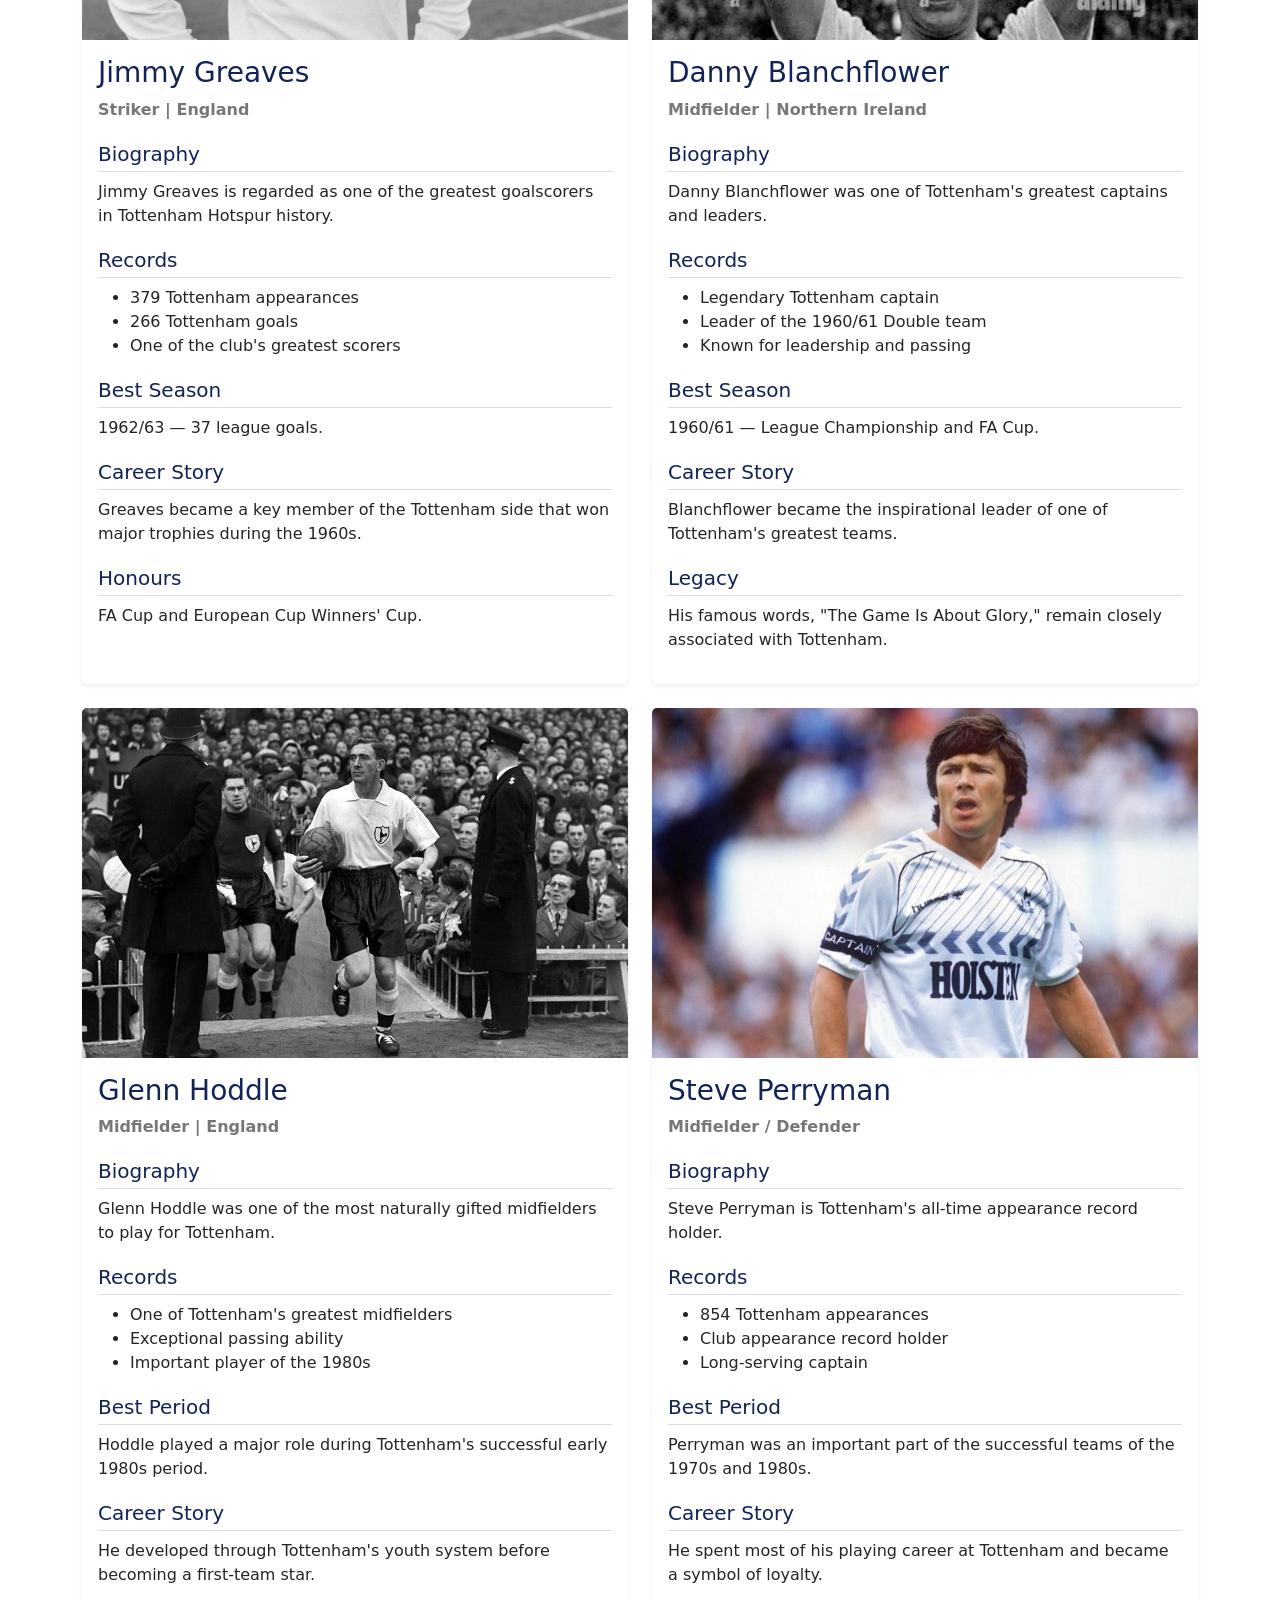
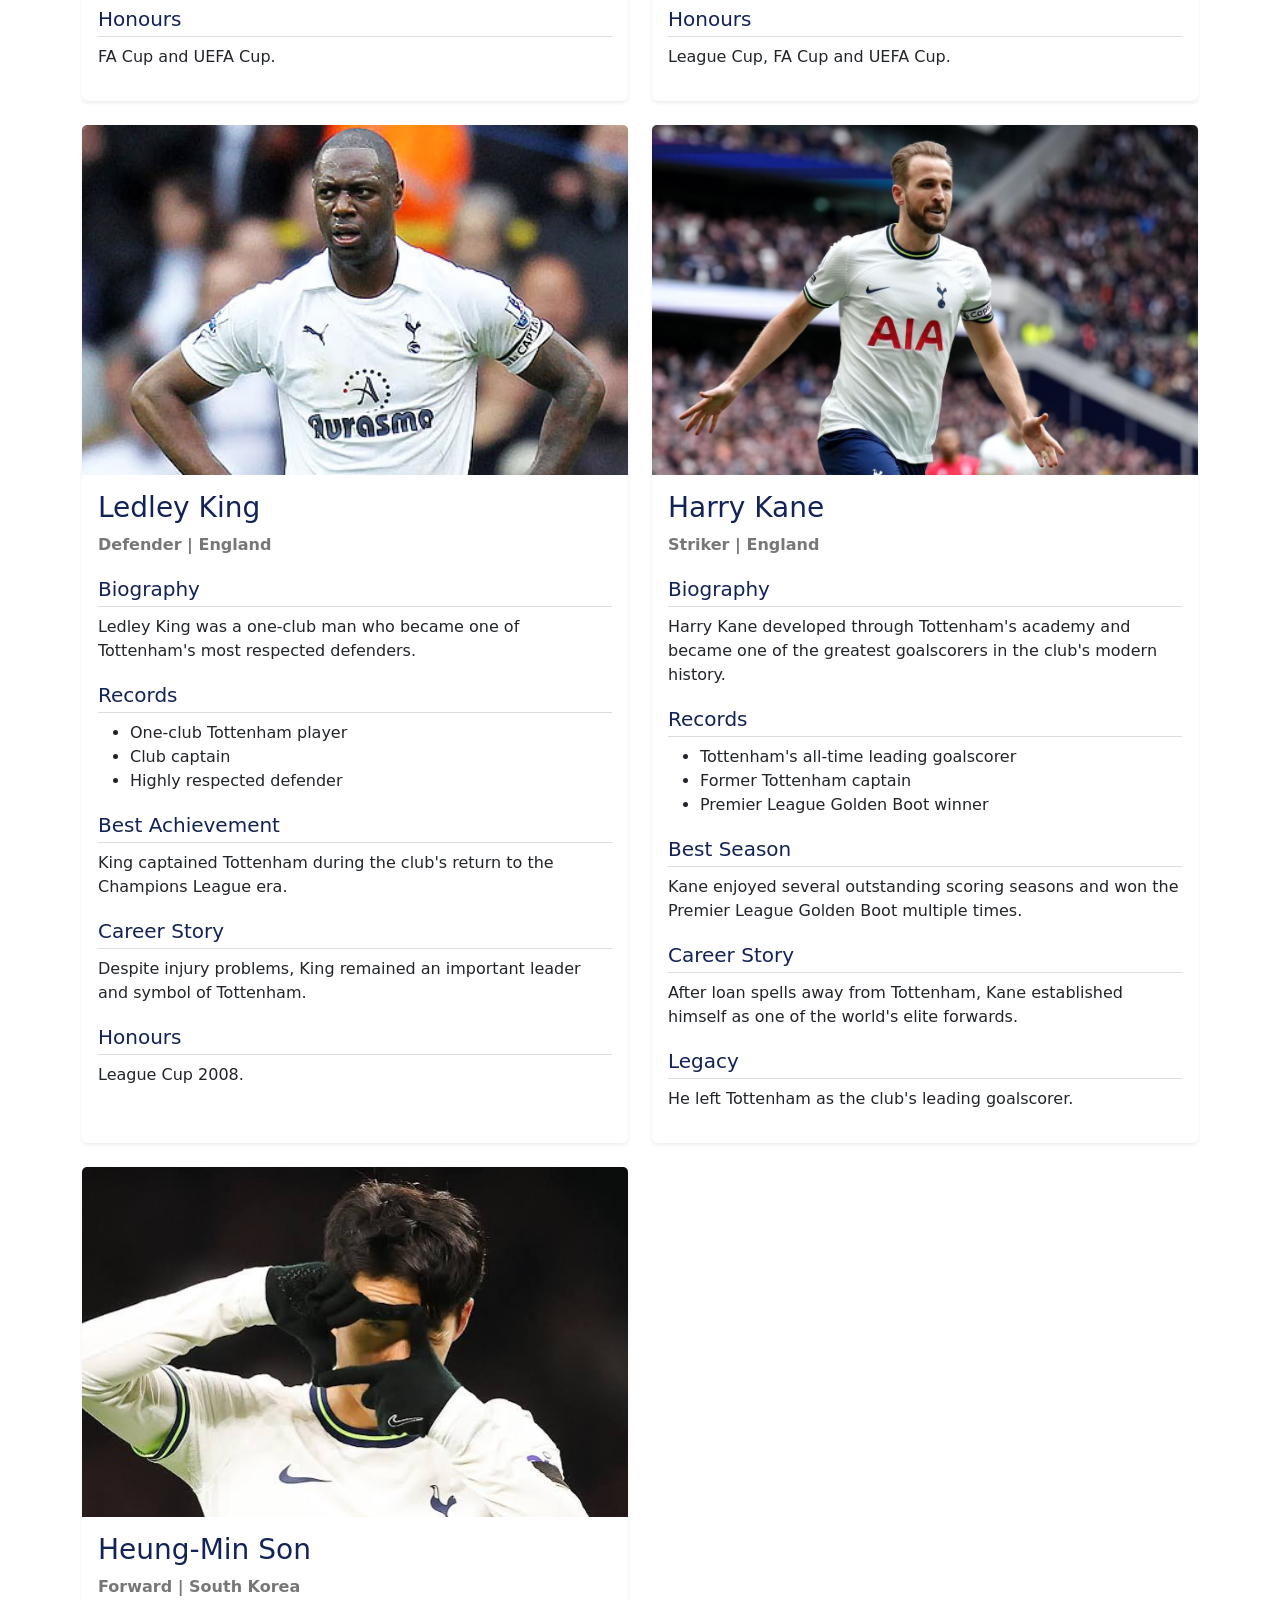
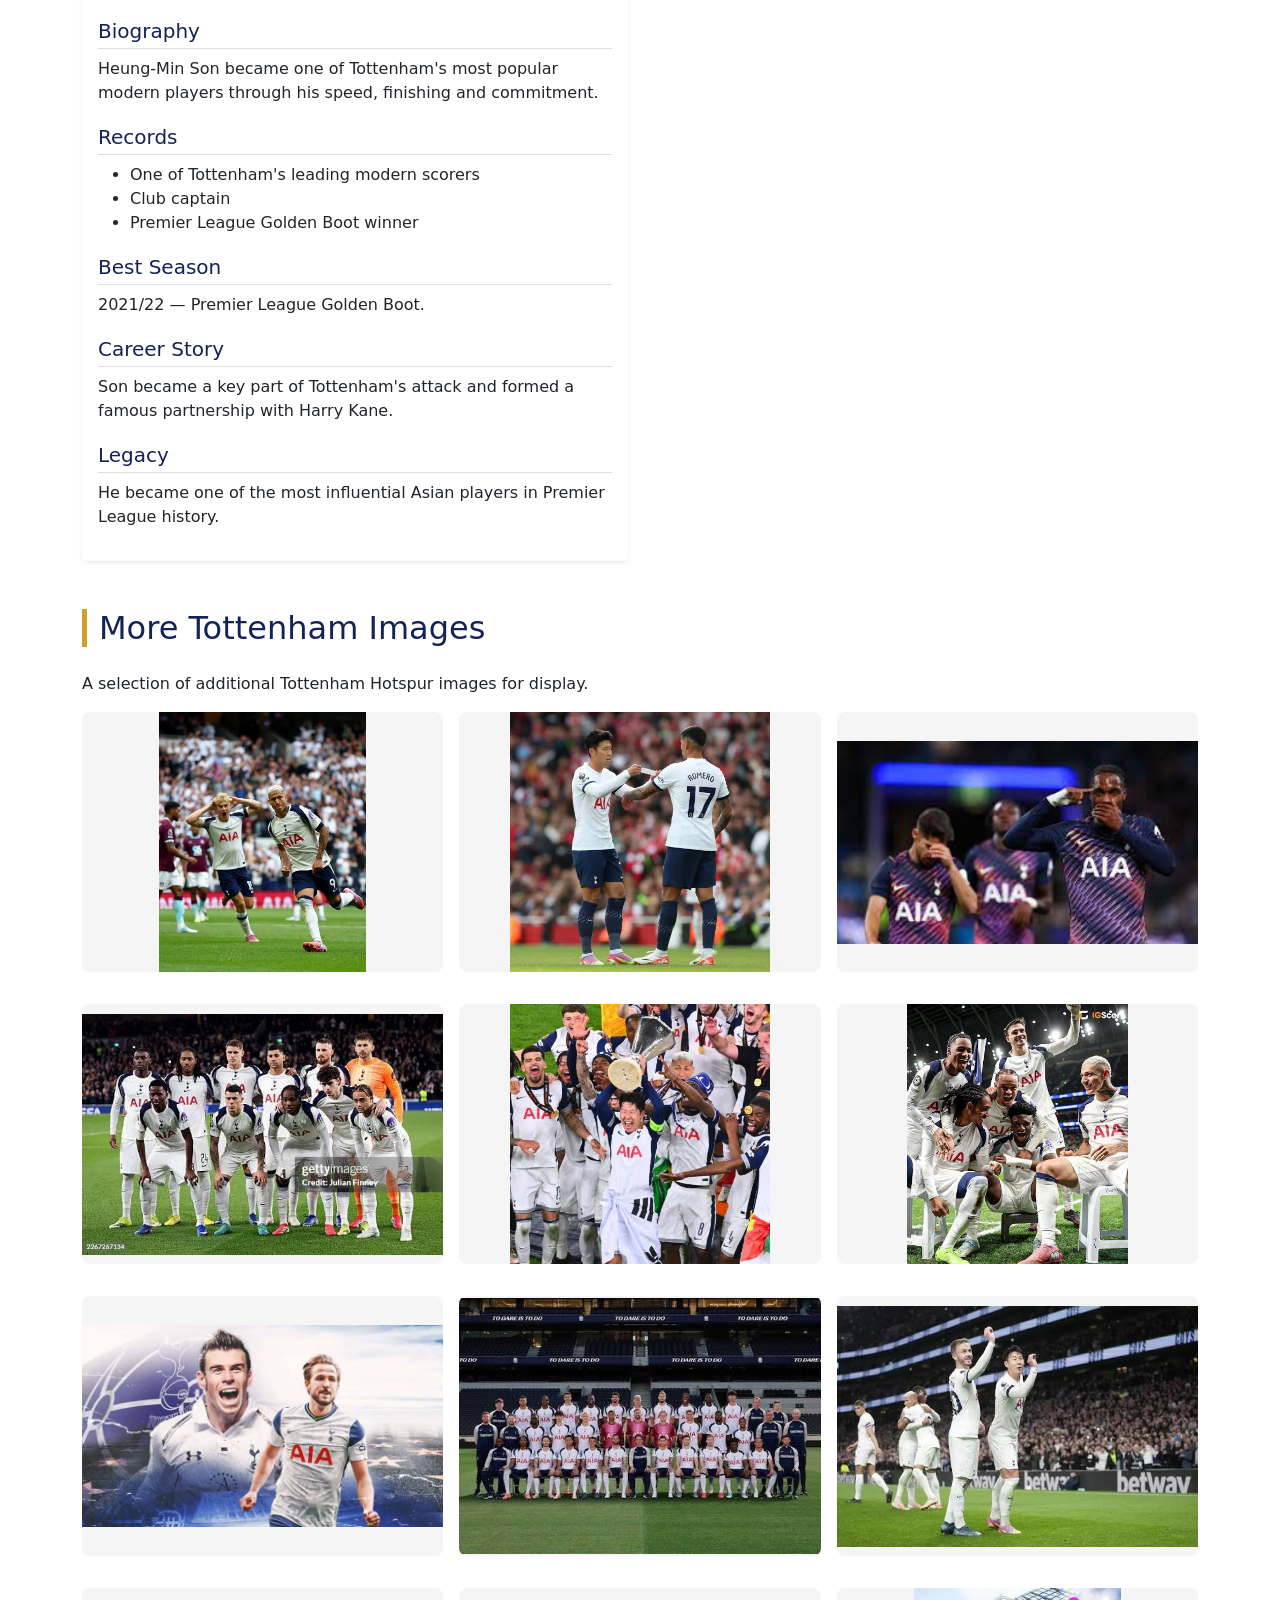
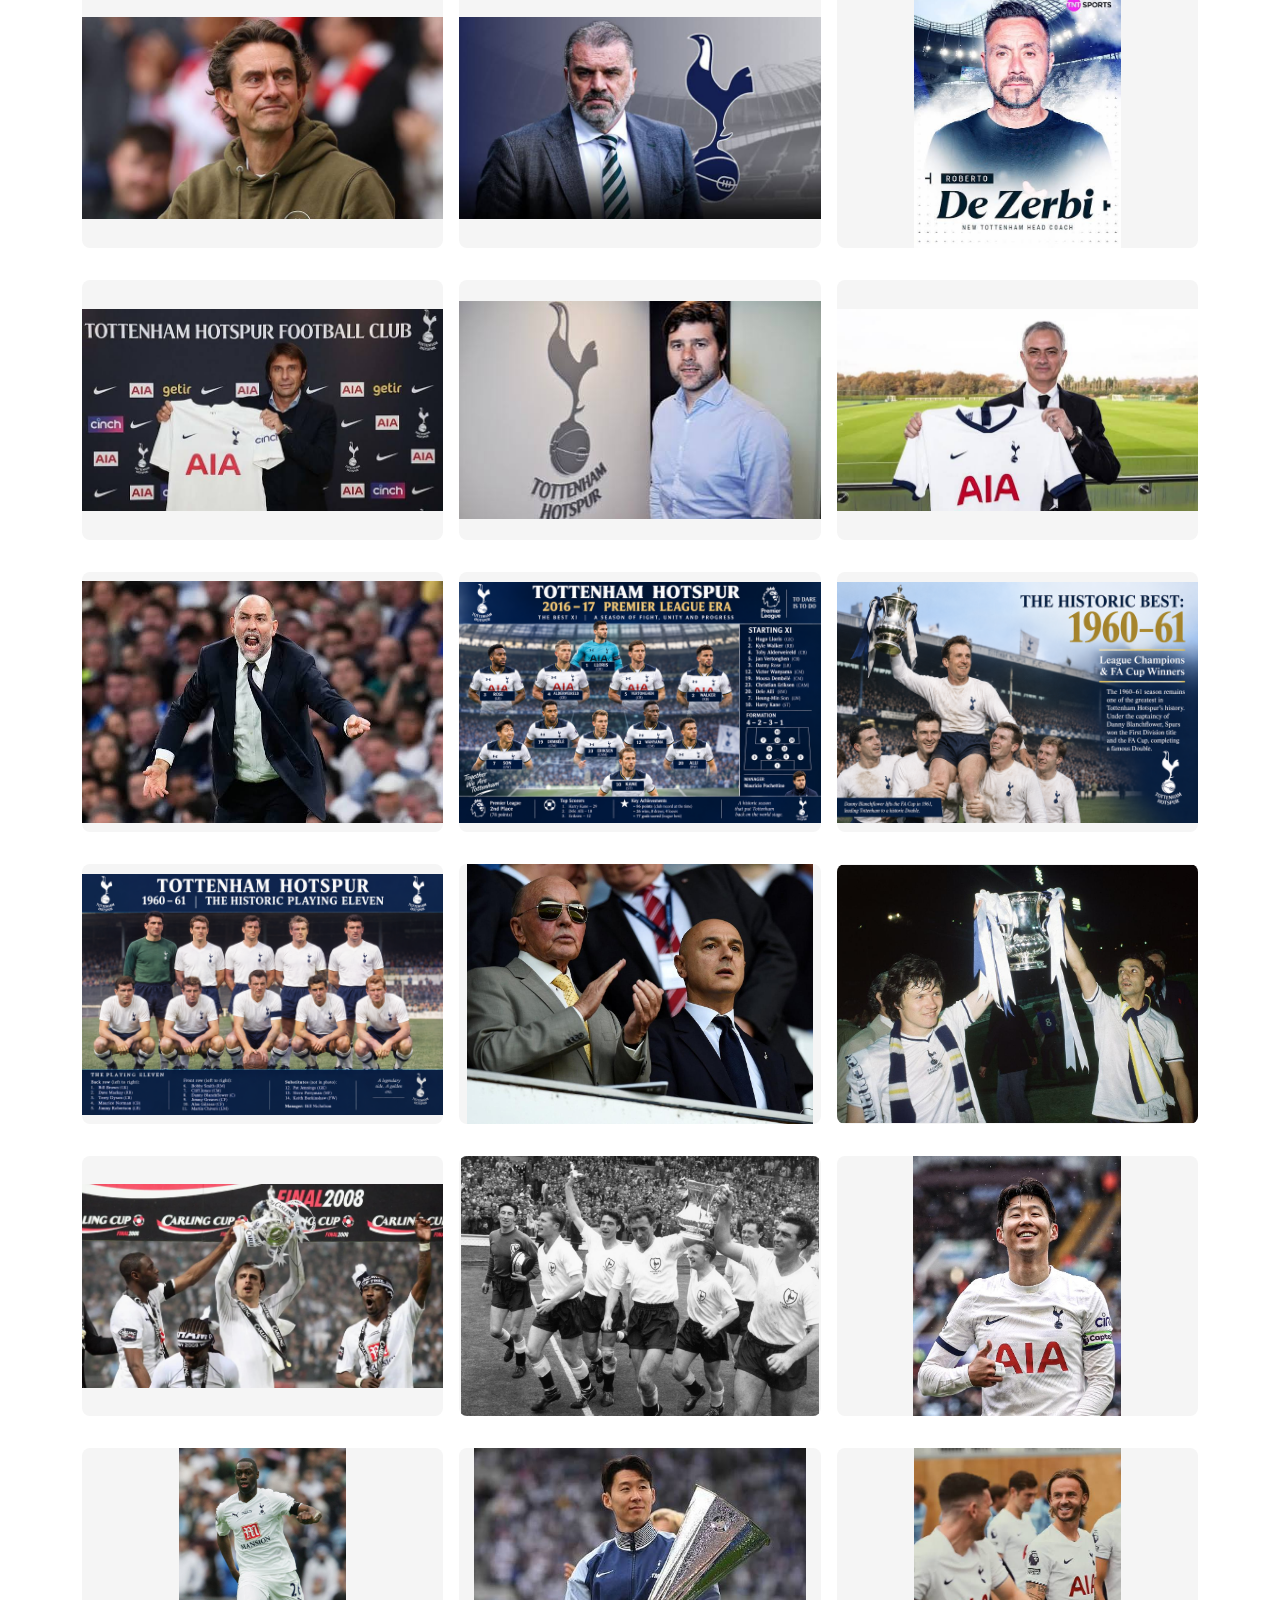
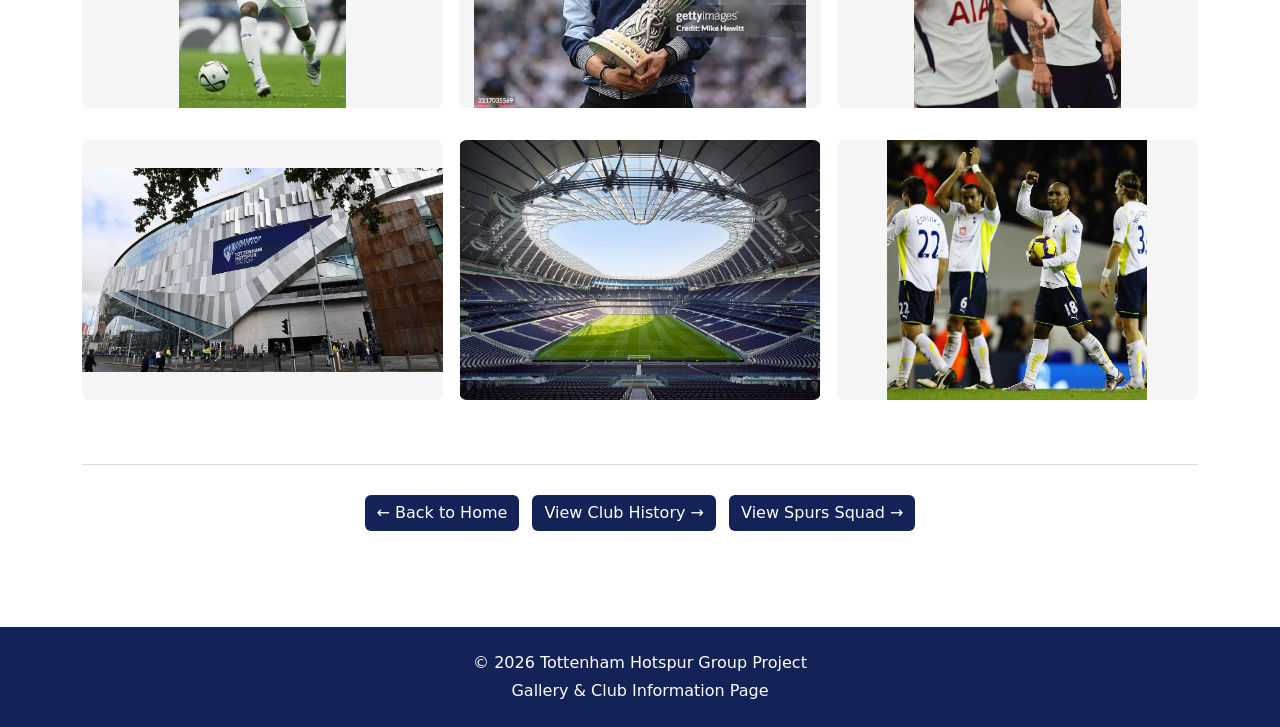
==== commit b2be8c6a: "Upload Totenham Spurs website" ====
--- a/gallery.html
+++ b/gallery.html
@@ -25,80 +25,66 @@
 <body>
 
 
-<!-- =========================================================
-     NAVIGATION
-     ========================================================= -->
-
-<nav class="navbar navbar-expand-lg spurs-navbar">
-
+<!-- =========================
+     MAIN NAVIGATION
+========================= -->
+<nav class="navbar navbar-expand-lg navbar-dark home-navbar">
     <div class="container">
 
-        <a class="navbar-brand d-flex align-items-center"
-           href="index.html">
-
-            <img
-                src="logo.png"
-                class="logo me-2"
-                alt="Tottenham Hotspur logo">
-
-            <span>Tottenham Hotspur FC</span>
-
+        <!-- Spurs Logo / Brand -->
+        <a class="navbar-brand d-flex align-items-center fw-bold" href="index.html">
+            <img class="logo me-2" src="logo.png" alt="Tottenham Hotspur Logo">
+            <span>Tottenham Hotspur</span>
         </a>
 
-
-        <!-- Mobile menu button -->
-
+        <!-- Mobile Menu Button -->
         <button
             class="navbar-toggler"
             type="button"
             data-bs-toggle="collapse"
-            data-bs-target="#mainNavigation">
-
+            data-bs-target="#mainNavigation"
+            aria-controls="mainNavigation"
+            aria-expanded="false"
+            aria-label="Toggle navigation">
             <span class="navbar-toggler-icon"></span>
-
         </button>
 
-
-        <!-- Navigation links -->
-
-        <div
-            class="collapse navbar-collapse"
-            id="mainNavigation">
-
-            <div class="navbar-nav ms-auto">
-
-                <a
-                    class="nav-link"
-                    href="index.html">
-                    Home
-                </a>
-
-                <a
-                    class="nav-link"
-                    href="tottenham.html">
-                    History
-                </a>
-
-                <a
-                    class="nav-link active"
-                    href="gallery.html">
-                    Gallery
-                </a>
-
-                <a
-                    class="nav-link"
-                    href="squad.html">
-                    Squad
-                </a>
-
-            </div>
-
+        <!-- Navigation Links -->
+        <div class="collapse navbar-collapse" id="mainNavigation">
+            <ul class="navbar-nav ms-auto">
+
+                <li class="nav-item">
+                    <a class="nav-link" href="index.html">
+                        Home
+                    </a>
+                </li>
+
+                <li class="nav-item">
+                    <a class="nav-link" href="tottenham.html">
+                        History
+                    </a>
+                </li>
+
+                <li class="nav-item">
+                    <a class="nav-link" href="squad.html">
+                        Squad
+                    </a>
+                </li>
+
+                <li class="nav-item">
+                    <a
+                        class="nav-link active"
+                        href="gallery.html"
+                        aria-current="page">
+                        Gallery
+                    </a>
+                </li>
+
+            </ul>
         </div>
 
     </div>
-
 </nav>
-
 
 
 <!-- =========================================================
--- a/styles.css
+++ b/styles.css
@@ -1,144 +1,88 @@
-<<<<<<< HEAD
-/* ============================================
-   1. PAGE BACKGROUND AND FONT STYLING
-   ============================================
-   - Sets up the main body background with the Tottenham Hotspur wallpaper image
-   - Fixed background attachment creates a professional parallax effect
-   - Default font and text color for all page content
-*/
-body {
-  font-family: Arial, sans-serif;
-  background: #f0f2f5;
-  color: #333333;
-  margin: 0;
-  padding: 0;
+/* ==========================================
+   STADIUM GALLERY LINK
+   ========================================== */
+
+.home-navbar,
+.home-hero,
+.home-card-header,
+.home-footer {
+    background-color: #132257;
 }
 
-/* ============================================
-   2. HEADER AND NAVIGATION STYLING
-   ============================================
-   - Professional header with Tottenham Navy Blue background
-   - Team logo positioned in the top center
-   - Navigation menu with hover effects
-*/
-header {
-  background-color: #132257; /* Tottenham Navy Blue */
-  color: white;
-  text-align: center;
-  padding: 20px 0;
-  position: relative;
+.home-navbar {
+    padding: 0.35rem 0;
+    box-shadow: 0 2px 10px rgba(19, 34, 87, 0.2);
 }
 
-/* Team logo positioned at the top center of the header */
-.logo {
-  width: 220px;
-  height: 220px;
-  margin: 0 auto 15px;
-  display: block;
-  object-fit: contain;
-  background-color: #ffffff;
-  border-radius: 50%;
-  padding: 8px;
-  box-shadow: 0 4px 12px rgba(0, 0, 0, 0.18);
+.home-navbar .logo {
+    width: 88px;
+    height: 88px;
+    object-fit: contain;
 }
 
-header h1 {
-  margin: 0 0 10px 0;
-  font-size: 2.5em;
+.home-navbar .navbar-brand {
+    font-size: 1.2rem;
+    white-space: nowrap;
 }
 
-/* Navigation links styling */
-nav a {
-  color: white;
-  text-decoration: none;
-  margin: 0 15px;
-  font-weight: bold;
-  transition: color 0.3s ease; /* Smooth color transition on hover */
+.home-navbar .nav-link {
+    color: #ffffff;
+    margin-left: 0.35rem;
+    padding: 0.55rem 0.9rem !important;
+    border-radius: 0.35rem;
+    transition: background-color 0.2s ease, color 0.2s ease;
 }
 
-/* Navigation hover effect with gold accent color */
-nav a:hover {
-  color: #f3b229; /* Gold accent color - Tottenham secondary color */
+.home-navbar .nav-link:hover,
+.home-navbar .nav-link:focus-visible,
+.home-navbar .nav-link.active {
+    color: #132257;
+    background-color: #c9a227;
 }
 
-/* ============================================
-   3. MAIN CONTENT AREA AND CARD STYLING
-   ============================================
-   - Main container with max-width for better readability
-   - Individual content sections styled as white cards with shadows
-   - Professional border and spacing for visual hierarchy
-*/
-main {
-  max-width: 800px;
-  margin: 30px auto;
-  padding: 0 20px;
+.home-hero {
+    background-image: linear-gradient(135deg, #132257, #1d3a96);
 }
 
-/* Content sections styled as professional cards */
-section {
-  background-color: white;
-  padding: 20px;
-  margin-bottom: 20px;
-  border-radius: 8px;
-  border-left: 5px solid #132257; /* Navy blue left accent border */
-  box-shadow: 0 2px 8px rgba(0, 0, 0, 0.1); /* Subtle shadow for depth */
+.home-card-header {
+    border-color: #132257;
 }
 
-/* Section heading styling */
-h2 {
-  color: #132257; /* Tottenham Navy Blue */
-  margin-top: 0;
-  font-size: 1.8em;
+@media (max-width: 575.98px) {
+    .home-navbar .logo {
+        width: 60px;
+        height: 60px;
+    }
+
+    .home-navbar .navbar-brand {
+        font-size: 0.78rem;
+        margin-right: 0.15rem;
+    }
 }
 
-/* ============================================
-   4. LIST STYLING
-   ============================================
-   - Improves readability with increased line height
-   - Professional appearance for information lists
-*/
-ul {
-  line-height: 1.8; /* Improved spacing between list items */
+.stadium-link {
+    text-decoration: none;
+    color: inherit;
+    display: block;
 }
 
-li {
-  margin-bottom: 8px; /* Additional spacing between list items */
+.stadium-link:hover {
+    text-decoration: none;
+    color: inherit;
 }
 
-/* ============================================
-   5. FOOTER STYLING
-   ============================================
-   - Professional footer with Tottenham colors
-   - Positioned at the bottom with copyright information
-*/
-footer {
-  text-align: center;
-  background-color: #132257; /* Tottenham Navy Blue */
-  color: white;
-  padding: 15px 0;
-  margin-top: 40px;
-  font-size: 0.9em;
-}
-=======
-/* Custom Spurs Color Theme */
-.spurs-bg {
-  background-color: #132257 !important; /* Tottenham Navy Blue */
+.stadium-card {
+    transition: transform 0.3s ease, box-shadow 0.3s ease;
+    overflow: hidden;
 }
 
-body {
-  background-color: #f8f9fa;
-  min-height: 100vh;
-  display: flex;
-  flex-direction: column;
+.stadium-card:hover {
+    transform: translateY(-5px);
+    box-shadow: 0 8px 20px rgba(0, 0, 0, 0.2) !important;
 }
 
-.logo {
-  width: 52px;
-  height: 52px;
-  object-fit: contain;
-  margin-right: 10px;
-  background: white;
-  border-radius: 50%;
-  padding: 4px;
-}
->>>>>>> f20afcb8d231f3b30c985f5d5ad497c0d5762704
+.stadium-card img {
+    width: 100%;
+    height: 400px;
+    object-fit: cover;
+}
--- a/gallery.css
+++ b/gallery.css
@@ -4,35 +4,6 @@
    Bootstrap handles the general layout.
    This file handles our Tottenham design.
    ============================================================ */
-
-
-/* ------------------------------------------------------------
-   NAVIGATION
-   ------------------------------------------------------------ */
-
-.spurs-navbar {
-    background-color: #132257;
-}
-
-.spurs-navbar .navbar-brand,
-.spurs-navbar .nav-link {
-    color: white;
-}
-
-.spurs-navbar .nav-link:hover,
-.spurs-navbar .nav-link.active {
-    color: #c9a227;
-}
-
-.spurs-navbar .navbar-brand {
-    font-weight: bold;
-}
-
-.spurs-navbar .logo {
-    width: 40px;
-    height: 40px;
-    object-fit: contain;
-}
 
 
 /* ------------------------------------------------------------
